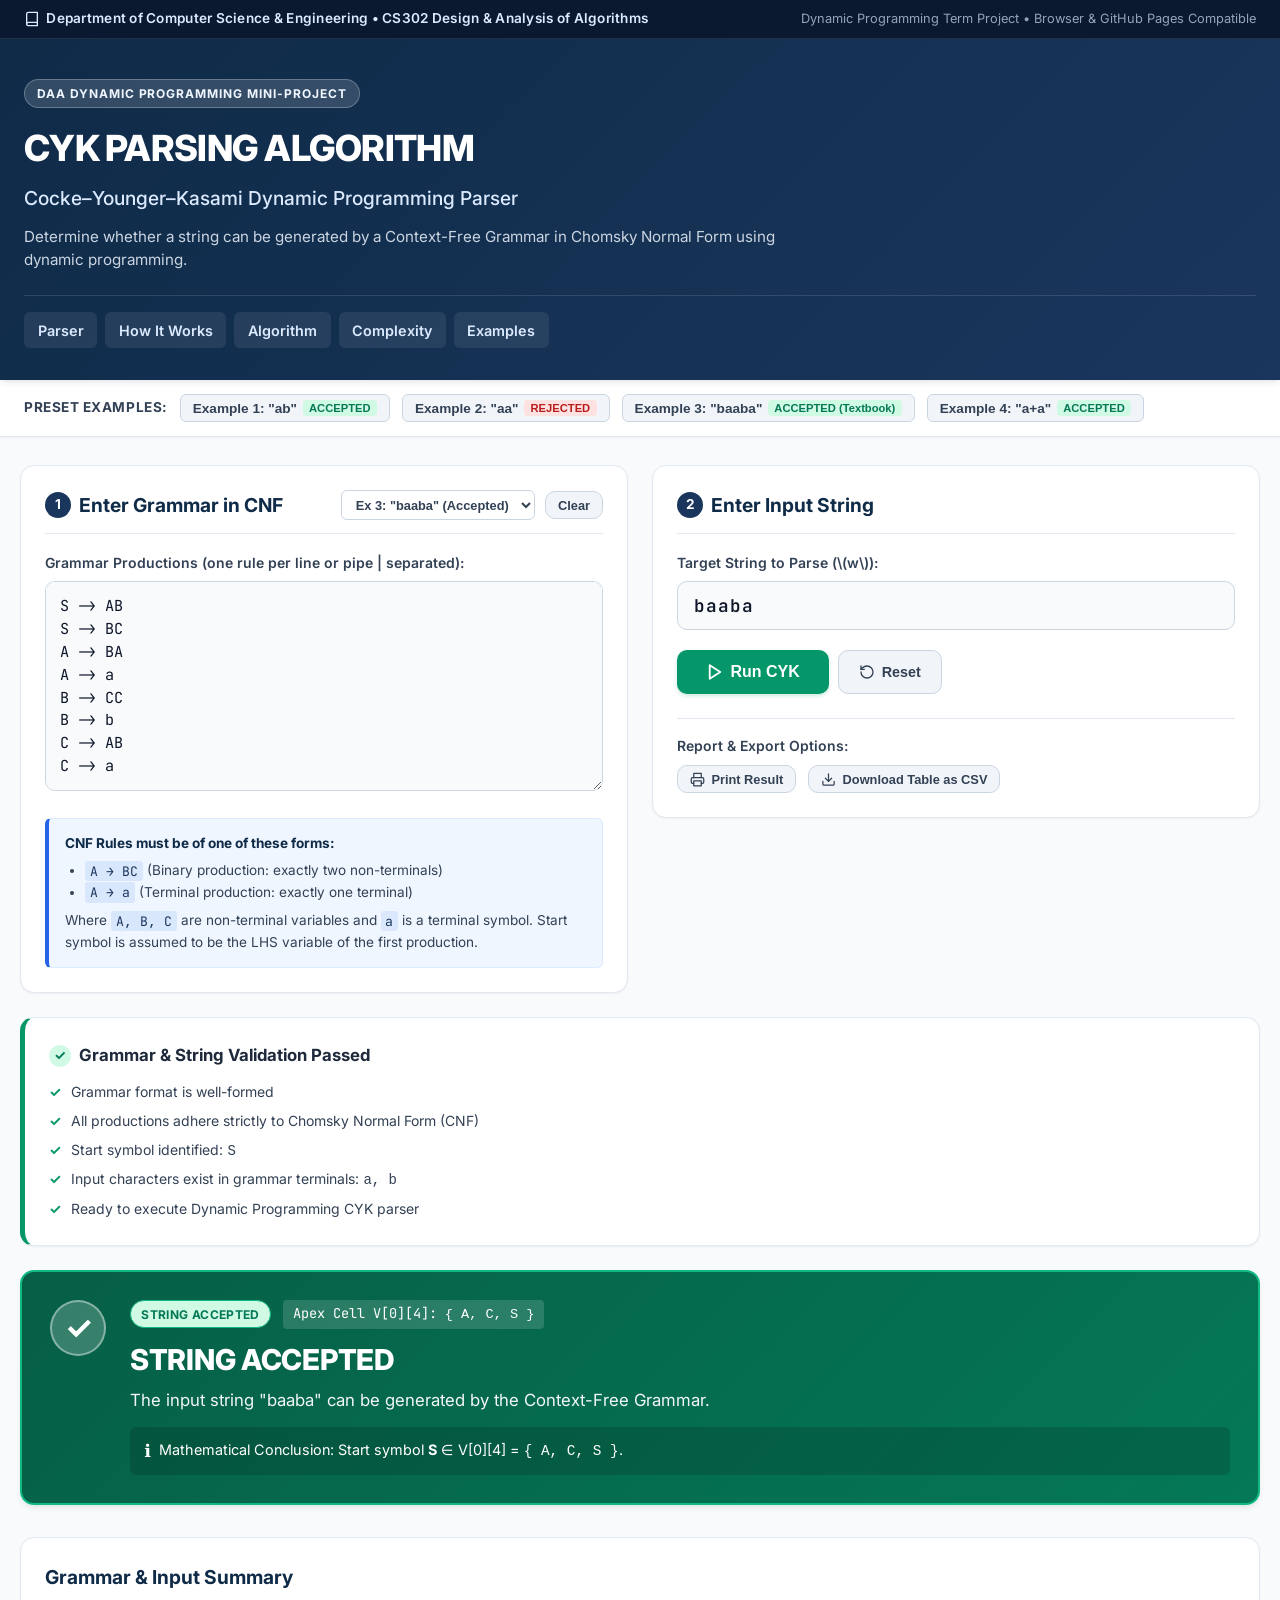
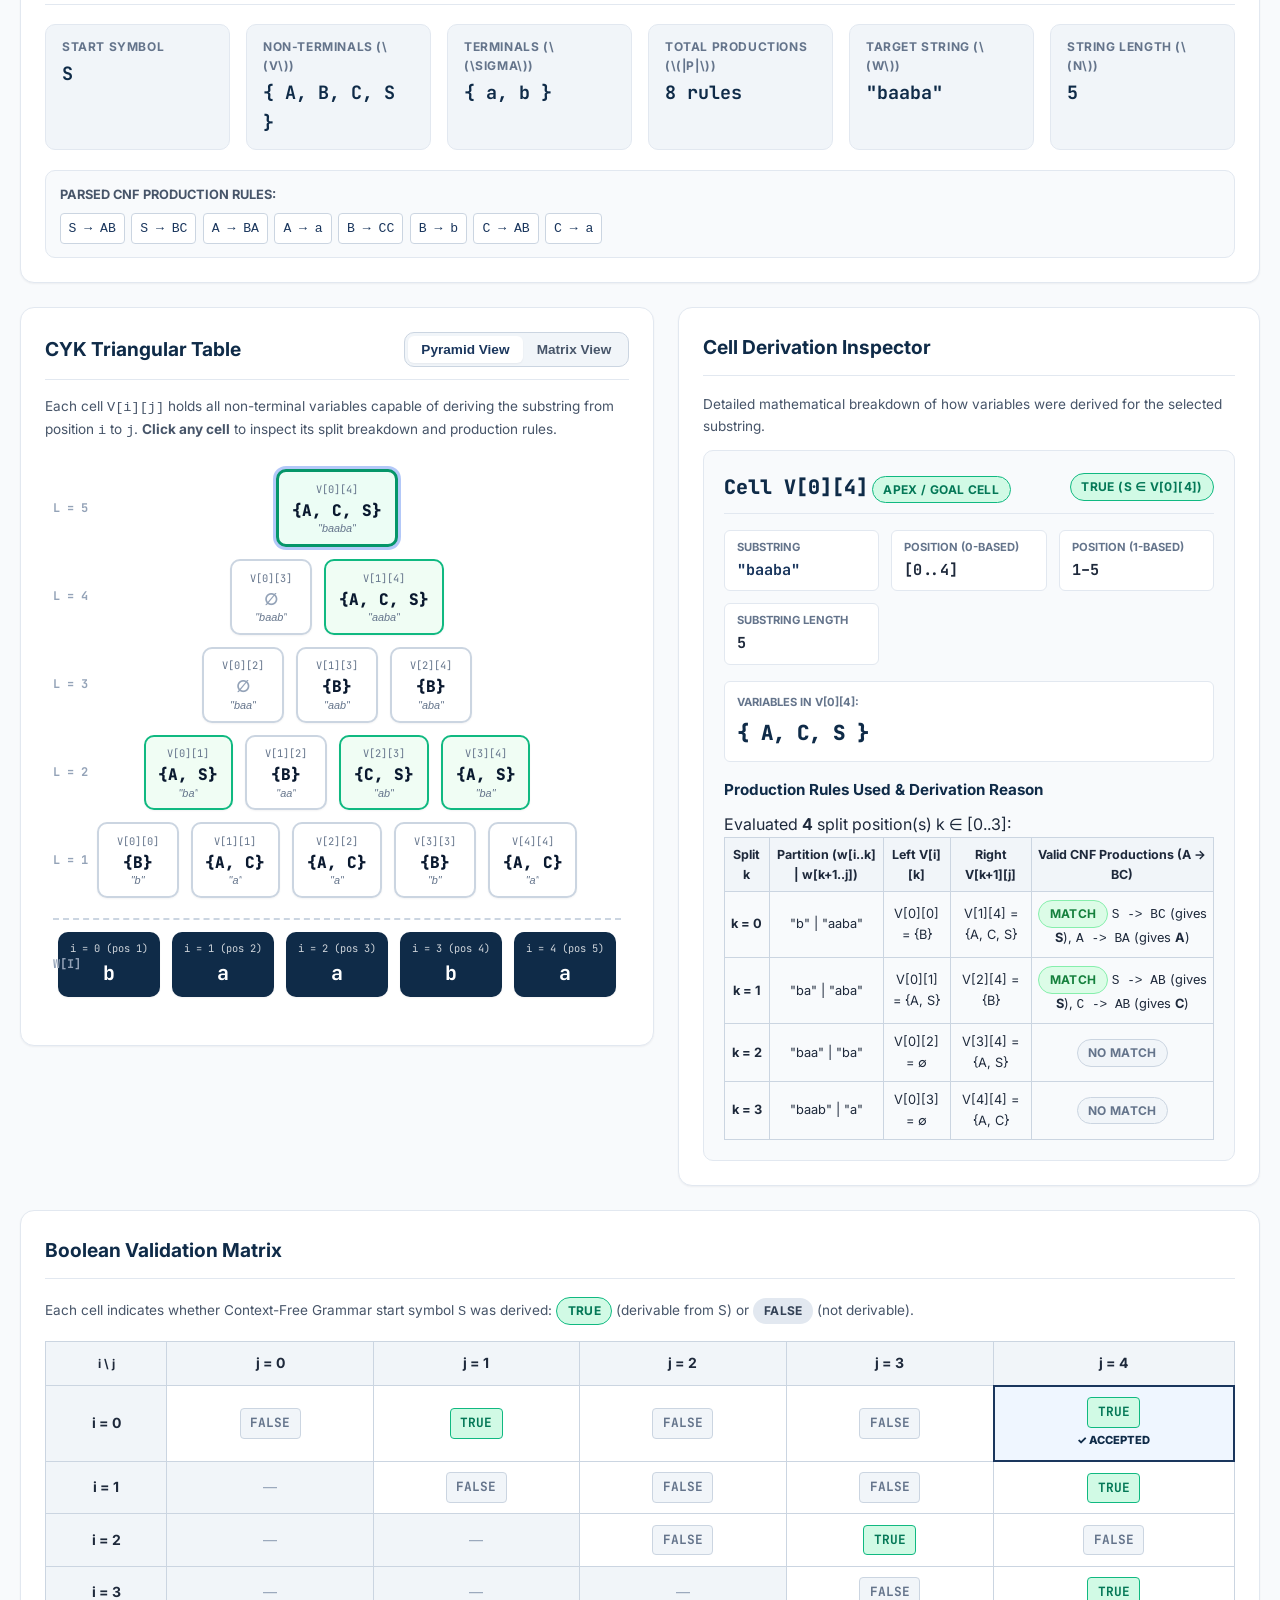
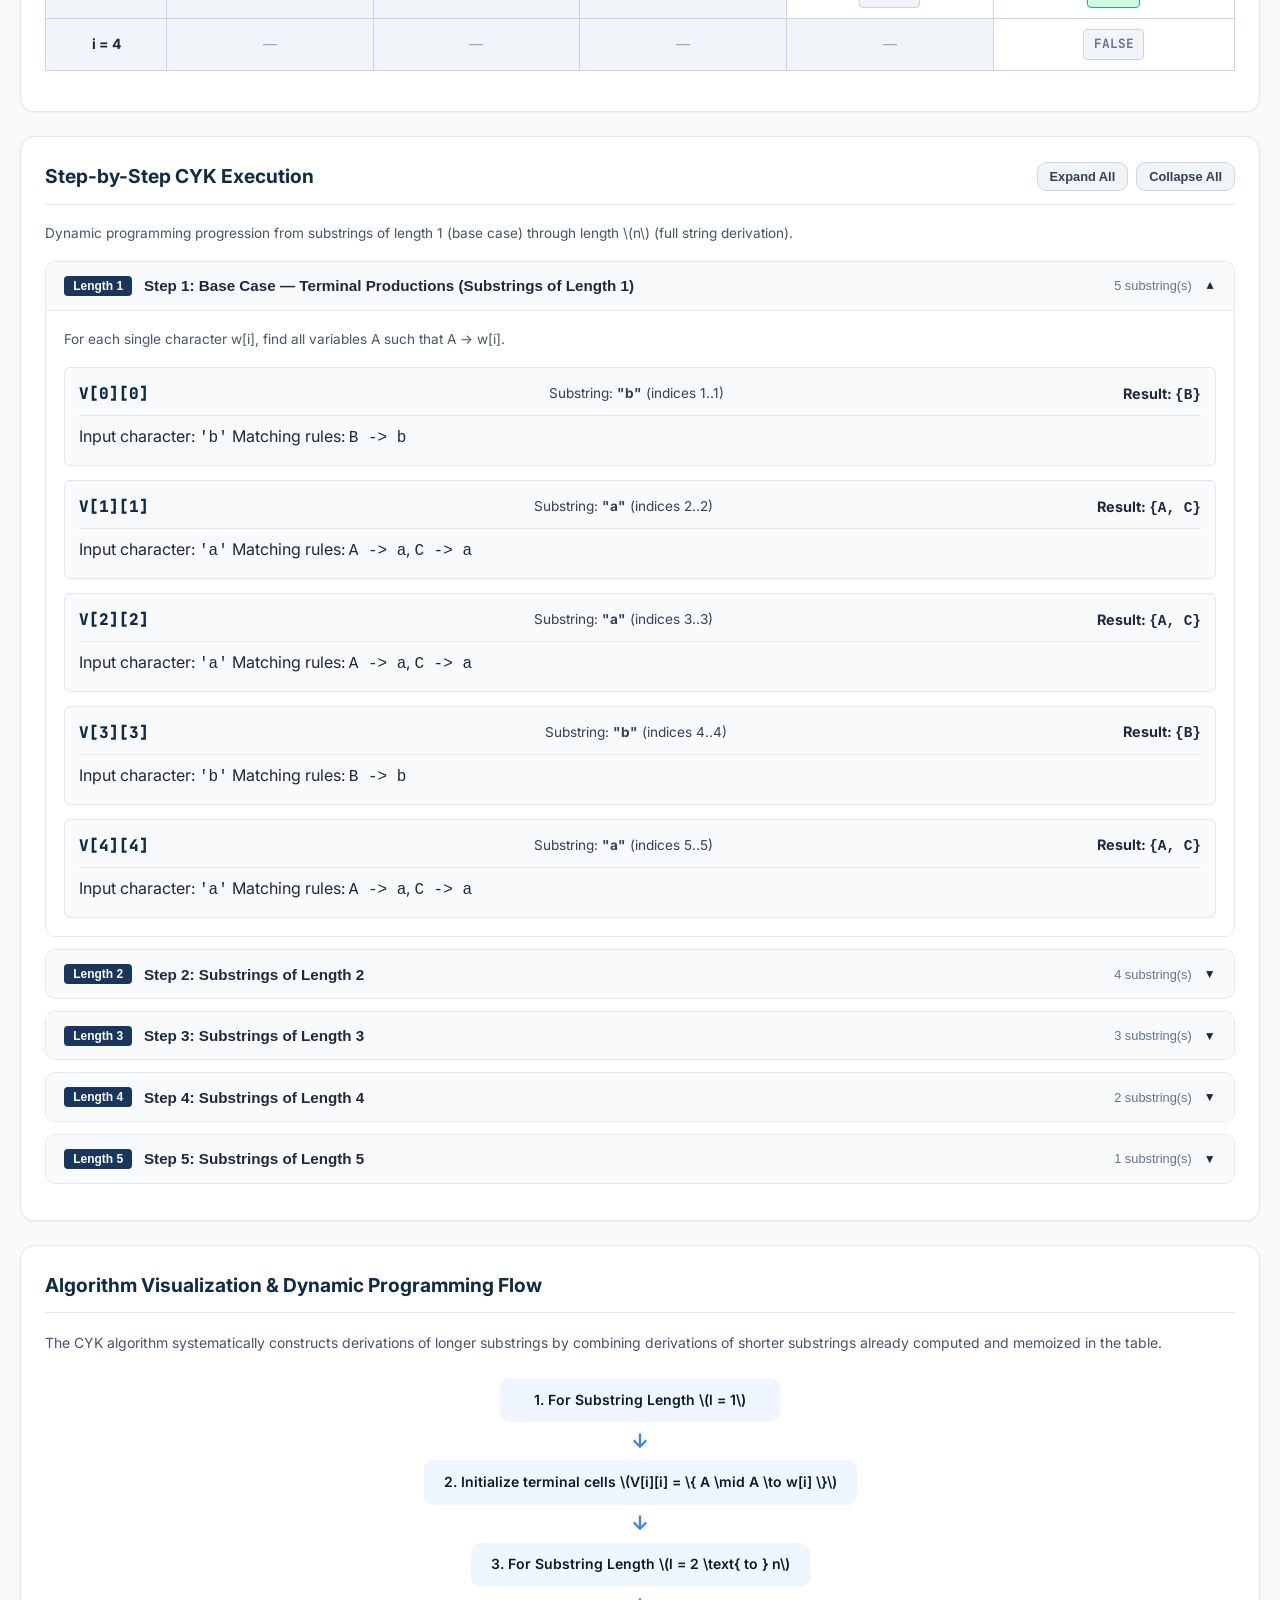
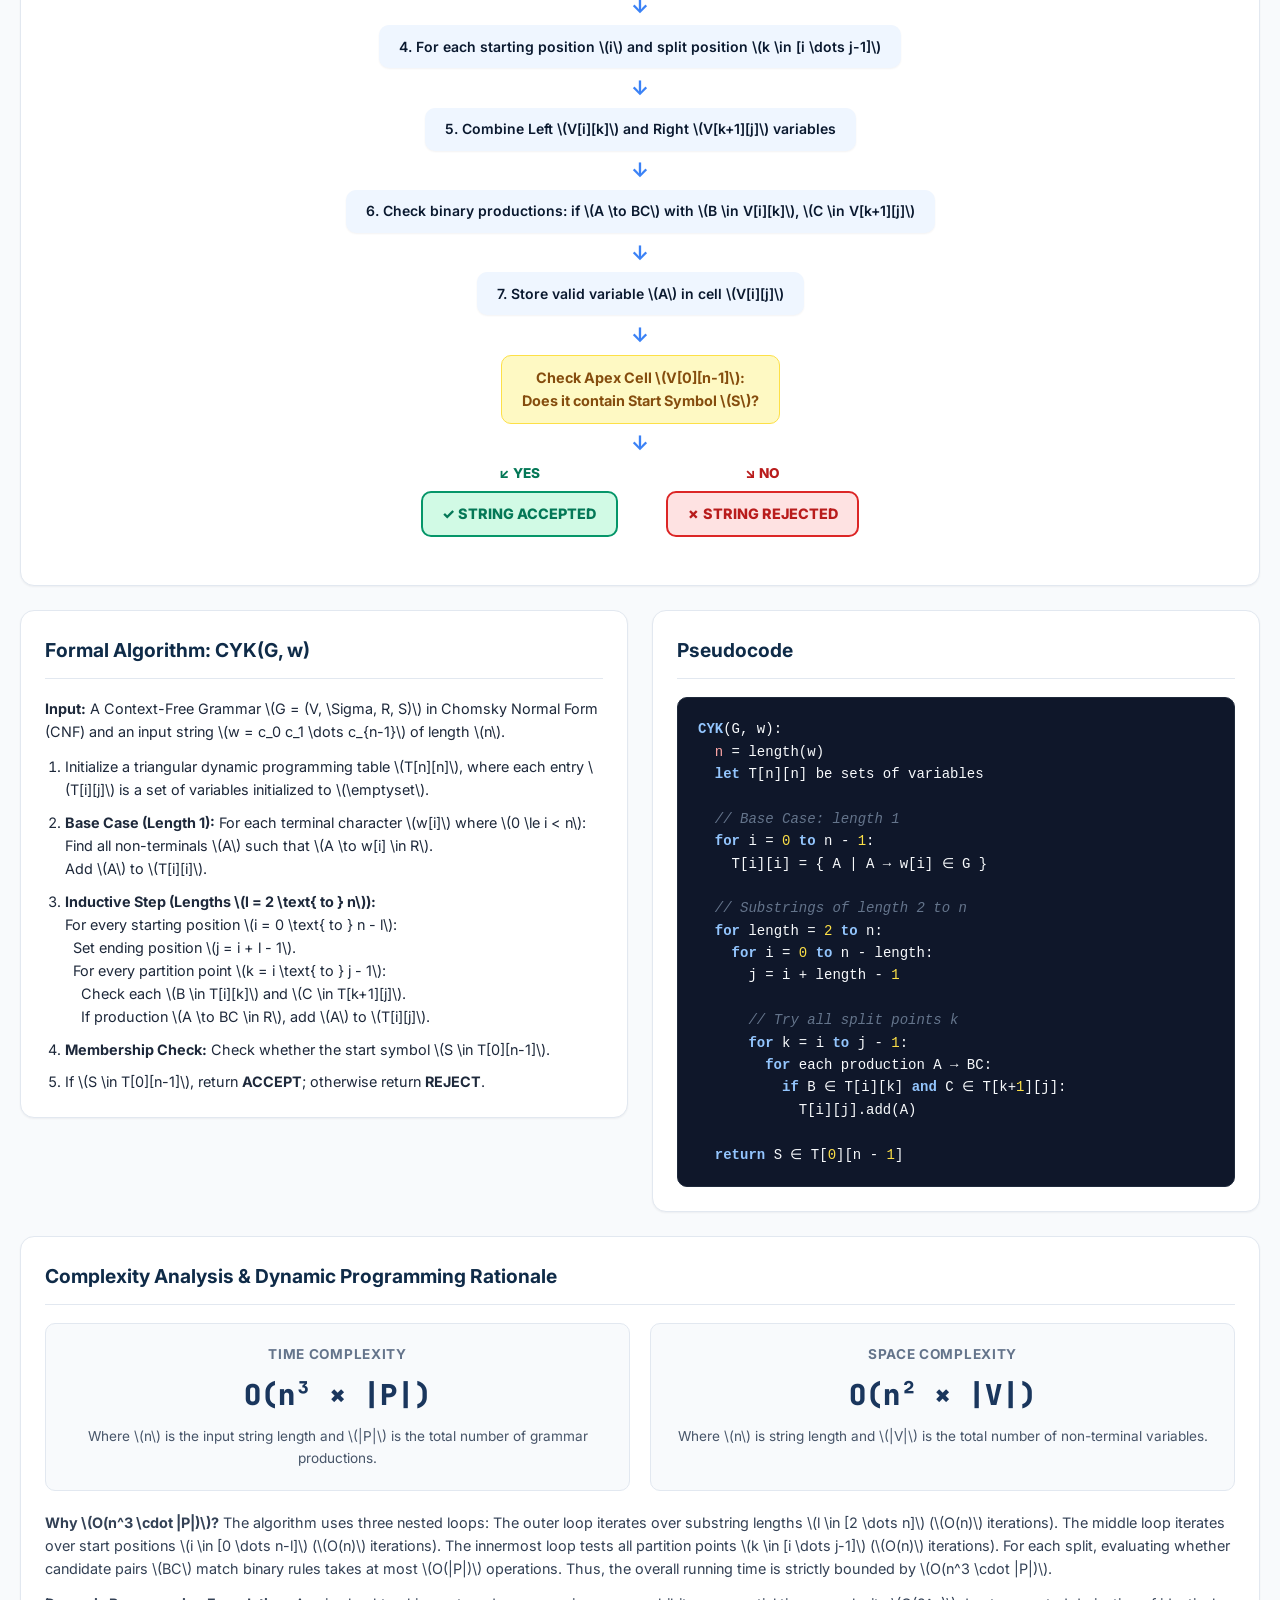
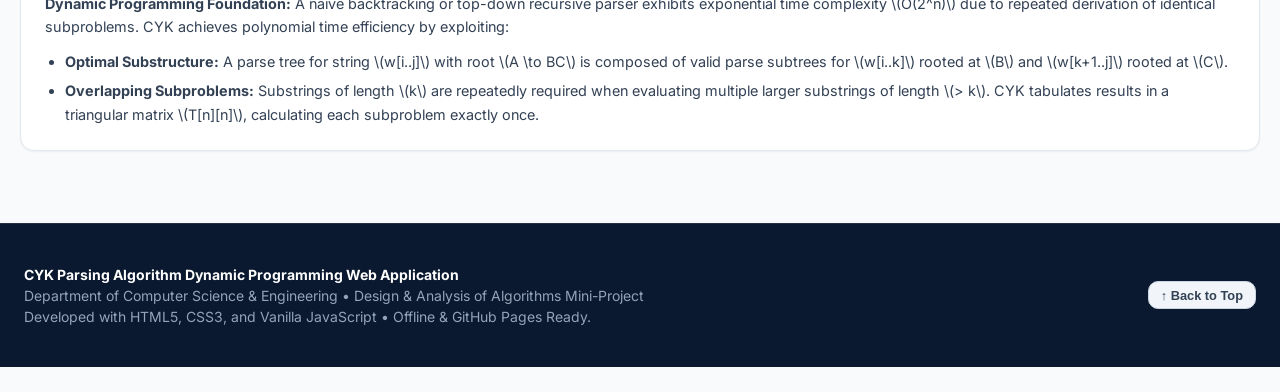
==== index.html @ a752aeae "Add files via upload" ====
<!DOCTYPE html>
<html lang="en">
<head>
  <meta charset="UTF-8">
  <meta name="viewport" content="width=device-width, initial-scale=1.0">
  <title>CYK Parsing Algorithm — Cocke–Younger–Kasami Dynamic Programming Parser</title>
  <link rel="stylesheet" href="style.css">
  <link rel="preconnect" href="https://fonts.googleapis.com">
  <link rel="preconnect" href="https://fonts.gstatic.com" crossorigin>
  <link href="https://fonts.googleapis.com/css2?family=Inter:wght@400;500;600;700;800&family=JetBrains+Mono:wght@400;500;600;700&display=swap" rel="stylesheet">
</head>
<body>

  <!-- Academic Department Header Bar -->
  <aside class="college-header-bar" aria-label="Course and Department Info">
    <div class="college-header-inner">
      <span class="course-tag">
        <svg width="16" height="16" viewBox="0 0 24 24" fill="none" stroke="currentColor" stroke-width="2" stroke-linecap="round" stroke-linejoin="round" aria-hidden="true"><path d="M4 19.5A2.5 2.5 0 0 1 6.5 17H20"></path><path d="M6.5 2H20v20H6.5A2.5 2.5 0 0 1 4 19.5v-15A2.5 2.5 0 0 1 6.5 2z"></path></svg>
        Department of Computer Science &amp; Engineering &bull; CS302 Design &amp; Analysis of Algorithms
      </span>
      <span class="project-affiliation">Dynamic Programming Term Project &bull; Browser &amp; GitHub Pages Compatible</span>
    </div>
  </aside>

  <!-- HEADER -->
  <header class="site-header">
    <div class="header-container">
      <div class="site-title-wrap">
        <span class="academic-badge">DAA Dynamic Programming Mini-Project</span>
        <h1 class="main-title">CYK PARSING ALGORITHM</h1>
        <p class="subtitle">Cocke–Younger–Kasami Dynamic Programming Parser</p>
        <p class="header-description">
          Determine whether a string can be generated by a Context-Free Grammar in Chomsky Normal Form using dynamic programming.
        </p>
      </div>

      <!-- Navigation -->
      <nav class="main-nav" aria-label="Main Navigation">
        <a href="#parser-section" class="nav-link">Parser</a>
        <a href="#how-it-works-section" class="nav-link">How It Works</a>
        <a href="#algorithm-section" class="nav-link">Algorithm</a>
        <a href="#complexity-section" class="nav-link">Complexity</a>
        <a href="#examples-section" class="nav-link">Examples</a>
      </nav>
    </div>
  </header>

  <!-- SECTION 13: PRESET EXAMPLE BUTTONS BAR -->
  <section class="preset-bar" id="examples-section" aria-label="Preset Examples">
    <div class="preset-container">
      <span class="preset-label">Preset Examples:</span>
      <button type="button" class="btn-preset" data-preset="example1" title="S->AB, A->a, B->b with 'ab'">
        Example 1: "ab" <span class="preset-badge badge-acc">ACCEPTED</span>
      </button>
      <button type="button" class="btn-preset" data-preset="example2" title="S->AB, A->a, B->b with 'aa'">
        Example 2: "aa" <span class="preset-badge badge-rej">REJECTED</span>
      </button>
      <button type="button" class="btn-preset" data-preset="example3" title="Classic 4-variable textbook grammar with 'baaba'">
        Example 3: "baaba" <span class="preset-badge badge-acc">ACCEPTED (Textbook)</span>
      </button>
      <button type="button" class="btn-preset" data-preset="example4" title="Arithmetic expression grammar with 'a+a'">
        Example 4: "a+a" <span class="preset-badge badge-acc">ACCEPTED</span>
      </button>
    </div>
  </section>

  <!-- MAIN APPLICATION CONTENT -->
  <main class="main-content" id="parser-section">

    <!-- INPUT CARDS (TWO COLUMN GRID) -->
    <div class="two-col-grid">

      <!-- SECTION 1: GRAMMAR INPUT -->
      <div class="card">
        <div class="card-header">
          <h2 class="card-title">
            <span class="card-title-num">1</span>
            Enter Grammar in CNF
          </h2>
          <div class="btn-group" style="align-items: center;">
            <select id="presetSelect" class="preset-dropdown" aria-label="Select Preset Example" style="padding: 0.35rem 0.6rem; border-radius: var(--border-radius-sm); border: 1px solid var(--neutral-300); font-size: 0.8rem; background: var(--white); font-weight: 600; color: var(--neutral-700);">
              <option value="">-- Load Preset --</option>
              <option value="example1">Ex 1: "ab" (Accepted)</option>
              <option value="example2">Ex 2: "aa" (Rejected)</option>
              <option value="example3" selected>Ex 3: "baaba" (Accepted)</option>
              <option value="example4">Ex 4: "a+a" (Accepted)</option>
            </select>
            <button type="button" class="btn btn-secondary btn-sm" id="btnClear">Clear</button>
          </div>
        </div>

        <div class="form-group">
          <label for="grammarInput" class="form-label">Grammar Productions (one rule per line or pipe | separated):</label>
          <textarea id="grammarInput" class="grammar-textarea" spellcheck="false" placeholder="S -> AB&#10;S -> BC&#10;A -> BA&#10;A -> a&#10;B -> CC&#10;B -> b&#10;C -> AB&#10;C -> a"></textarea>
        </div>

        <!-- CNF Rules Information Box -->
        <div class="info-box">
          <strong>CNF Rules must be of one of these forms:</strong>
          <ul>
            <li><code>A &rarr; BC</code> (Binary production: exactly two non-terminals)</li>
            <li><code>A &rarr; a</code> (Terminal production: exactly one terminal)</li>
          </ul>
          <p style="margin-top: 0.4rem;">
            Where <code>A, B, C</code> are non-terminal variables and <code>a</code> is a terminal symbol. Start symbol is assumed to be the LHS variable of the first production.
          </p>
        </div>
      </div>

      <!-- SECTION 2: STRING INPUT & CONTROLS -->
      <div class="card">
        <div class="card-header">
          <h2 class="card-title">
            <span class="card-title-num">2</span>
            Enter Input String
          </h2>
        </div>

        <div class="form-group">
          <label for="stringInput" class="form-label">Target String to Parse (\(w\)):</label>
          <div class="string-input-wrap">
            <input type="text" id="stringInput" class="string-input" placeholder="Enter string, e.g. baaba" value="baaba" autocomplete="off" spellcheck="false">
          </div>
        </div>

        <div class="btn-group" style="margin-top: 1rem;">
          <button type="button" class="btn btn-run" id="btnRun">
            <svg width="18" height="18" viewBox="0 0 24 24" fill="none" stroke="currentColor" stroke-width="2.5" stroke-linecap="round" stroke-linejoin="round" aria-hidden="true"><polygon points="5 3 19 12 5 21 5 3"></polygon></svg>
            Run CYK
          </button>
          <button type="button" class="btn btn-secondary" id="btnReset">
            <svg width="16" height="16" viewBox="0 0 24 24" fill="none" stroke="currentColor" stroke-width="2" stroke-linecap="round" stroke-linejoin="round" aria-hidden="true"><path d="M3 12a9 9 0 1 0 9-9 9.75 9.75 0 0 0-6.74 2.74L3 8"></path><path d="M3 3v5h5"></path></svg>
            Reset
          </button>
        </div>

        <!-- SECTION 14: EXPORT & PRESENTATION FEATURES -->
        <div style="margin-top: 1.5rem; padding-top: 1rem; border-top: 1px solid var(--neutral-200);">
          <label class="form-label" style="margin-bottom: 0.5rem;">Report &amp; Export Options:</label>
          <div class="action-buttons-wrap">
            <button type="button" class="btn btn-secondary btn-sm" id="btnPrint" title="Print academic project report or export to PDF">
              <svg width="15" height="15" viewBox="0 0 24 24" fill="none" stroke="currentColor" stroke-width="2" stroke-linecap="round" stroke-linejoin="round" aria-hidden="true"><polyline points="6 9 6 2 18 2 18 9"></polyline><path d="M6 18H4a2 2 0 0 1-2-2v-5a2 2 0 0 1 2-2h16a2 2 0 0 1 2 2v5a2 2 0 0 1-2 2h-2"></path><rect x="6" y="14" width="12" height="8"></rect></svg>
              Print Result
            </button>
            <button type="button" class="btn btn-secondary btn-sm" id="btnDownloadCSV" title="Download CYK dynamic programming table as CSV">
              <svg width="15" height="15" viewBox="0 0 24 24" fill="none" stroke="currentColor" stroke-width="2" stroke-linecap="round" stroke-linejoin="round" aria-hidden="true"><path d="M21 15v4a2 2 0 0 1-2 2H5a2 2 0 0 1-2-2v-4"></path><polyline points="7 10 12 15 17 10"></polyline><line x1="12" y1="15" x2="12" y2="3"></line></svg>
              Download Table as CSV
            </button>
          </div>
        </div>

      </div>
    </div>

    <!-- SECTION 3: INPUT VALIDATION CARD -->
    <div id="validationCard" class="card validation-card hidden">
      <div id="validationList"></div>
    </div>

    <!-- DYNAMIC OUTPUT SECTION (HIDDEN UNTIL VALID RUN) -->
    <div id="outputSection" class="hidden">

      <!-- SECTION 12: RESULT CARD (PROMINENT BANNER) -->
      <section id="resultBanner" class="result-banner accepted" aria-live="polite">
        <!-- Rendered dynamically by script.js -->
      </section>

      <!-- SECTION 4: GRAMMAR SUMMARY -->
      <section class="card" id="summaryCard">
        <div class="card-header">
          <h2 class="card-title">Grammar &amp; Input Summary</h2>
        </div>
        <div class="summary-grid">
          <div class="summary-metric">
            <span class="metric-label">Start Symbol</span>
            <span class="metric-value" id="summaryStartSymbol">S</span>
          </div>
          <div class="summary-metric">
            <span class="metric-label">Non-Terminals (\(V\))</span>
            <span class="metric-value" id="summaryNonTerminals">{ S, A, B, C }</span>
          </div>
          <div class="summary-metric">
            <span class="metric-label">Terminals (\(\Sigma\))</span>
            <span class="metric-value" id="summaryTerminals">{ a, b }</span>
          </div>
          <div class="summary-metric">
            <span class="metric-label">Total Productions (\(|P|\))</span>
            <span class="metric-value" id="summaryProdCount">8 rules</span>
          </div>
          <div class="summary-metric">
            <span class="metric-label">Target String (\(w\))</span>
            <span class="metric-value" id="summaryString">"baaba"</span>
          </div>
          <div class="summary-metric">
            <span class="metric-label">String Length (\(n\))</span>
            <span class="metric-value" id="summaryStringLen">5</span>
          </div>
        </div>

        <div class="summary-rules-box">
          <span class="field-label">Parsed CNF Production Rules:</span>
          <div class="productions-badges-wrap" id="summaryProductionsList"></div>
        </div>
      </section>

      <!-- SECTION 5: CYK TRIANGULAR TABLE & CELL INSPECTOR -->
      <div class="two-col-grid" style="margin-bottom: 1.5rem;">
        
        <!-- CYK TABLE CARD -->
        <section class="card" style="margin-bottom: 0;">
          <div class="card-header table-section-header">
            <h2 class="card-title">
              CYK Triangular Table
            </h2>
            <div class="view-toggle-btns" role="tablist">
              <button type="button" class="toggle-btn active" id="viewPyramidBtn" role="tab" aria-selected="true">Pyramid View</button>
              <button type="button" class="toggle-btn" id="viewMatrixBtn" role="tab" aria-selected="false">Matrix View</button>
            </div>
          </div>

          <p style="font-size: 0.85rem; color: var(--neutral-600); margin-bottom: 0.75rem;">
            Each cell <code>V[i][j]</code> holds all non-terminal variables capable of deriving the substring from position <code>i</code> to <code>j</code>. <strong>Click any cell</strong> to inspect its split breakdown and production rules.
          </p>

          <!-- Pyramid Container -->
          <div class="pyramid-scroll-wrap" id="pyramidContainer">
            <!-- Dynamically populated -->
          </div>

          <!-- Matrix Table Container (Hidden by default) -->
          <div id="matrixContainer" class="hidden">
            <!-- Dynamically populated -->
          </div>
        </section>

        <!-- CELL INSPECTOR CARD -->
        <section class="card" style="margin-bottom: 0;">
          <div class="card-header">
            <h2 class="card-title">
              Cell Derivation Inspector
            </h2>
          </div>
          <p style="font-size: 0.85rem; color: var(--neutral-600); margin-bottom: 0.75rem;">
            Detailed mathematical breakdown of how variables were derived for the selected substring.
          </p>
          <div id="cellInspector">
            <!-- Dynamically populated -->
          </div>
        </section>

      </div>

      <!-- SECTION 6: BOOLEAN VALIDATION MATRIX -->
      <section class="card">
        <div class="card-header">
          <h2 class="card-title">Boolean Validation Matrix</h2>
        </div>
        <div id="booleanMatrixContainer">
          <!-- Dynamically populated -->
        </div>
      </section>

      <!-- SECTION 7: STEP-BY-STEP CYK EXECUTION -->
      <section class="card">
        <div class="card-header">
          <h2 class="card-title">Step-by-Step CYK Execution</h2>
          <div class="trace-controls">
            <button type="button" class="btn btn-secondary btn-sm" id="btnExpandAll">Expand All</button>
            <button type="button" class="btn btn-secondary btn-sm" id="btnCollapseAll">Collapse All</button>
          </div>
        </div>
        <p style="font-size: 0.85rem; color: var(--neutral-600); margin-bottom: 1rem;">
          Dynamic programming progression from substrings of length 1 (base case) through length \(n\) (full string derivation).
        </p>
        <div id="traceAccordion">
          <!-- Dynamically populated -->
        </div>
      </section>

    </div>

    <!-- ACADEMIC & THEORETICAL SECTIONS -->

    <!-- SECTION 8: ALGORITHM VISUALIZATION FLOWCHART -->
    <section class="card" id="how-it-works-section">
      <div class="card-header">
        <h2 class="card-title">Algorithm Visualization &amp; Dynamic Programming Flow</h2>
      </div>
      <p style="font-size: 0.875rem; color: var(--neutral-600);">
        The CYK algorithm systematically constructs derivations of longer substrings by combining derivations of shorter substrings already computed and memoized in the table.
      </p>

      <div class="flowchart-wrapper" aria-label="CYK Algorithm Flowchart">
        <div class="flow-step">1. For Substring Length \(l = 1\)</div>
        <div class="flow-arrow">&darr;</div>
        <div class="flow-step">2. Initialize terminal cells \(V[i][i] = \{ A \mid A \to w[i] \}\)</div>
        <div class="flow-arrow">&darr;</div>
        <div class="flow-step">3. For Substring Length \(l = 2 \text{ to } n\)</div>
        <div class="flow-arrow">&darr;</div>
        <div class="flow-step">4. For each starting position \(i\) and split position \(k \in [i \dots j-1]\)</div>
        <div class="flow-arrow">&darr;</div>
        <div class="flow-step">5. Combine Left \(V[i][k]\) and Right \(V[k+1][j]\) variables</div>
        <div class="flow-arrow">&darr;</div>
        <div class="flow-step">6. Check binary productions: if \(A \to BC\) with \(B \in V[i][k]\), \(C \in V[k+1][j]\)</div>
        <div class="flow-arrow">&darr;</div>
        <div class="flow-step">7. Store valid variable \(A\) in cell \(V[i][j]\)</div>
        <div class="flow-arrow">&darr;</div>
        <div class="flow-decision">Check Apex Cell \(V[0][n-1]\):<br>Does it contain Start Symbol \(S\)?</div>
        <div class="flow-arrow">&darr;</div>
        <div class="flow-branches">
          <div class="flow-branch">
            <span class="flow-branch-label yes">&swarr; YES</span>
            <div class="flow-terminal acc">&check; STRING ACCEPTED</div>
          </div>
          <div class="flow-branch">
            <span class="flow-branch-label no">&searr; NO</span>
            <div class="flow-terminal rej">&cross; STRING REJECTED</div>
          </div>
        </div>
      </div>
    </section>

    <!-- SECTION 9 & 10: FORMAL ALGORITHM & PSEUDOCODE -->
    <div class="two-col-grid" id="algorithm-section">

      <!-- SECTION 9: FORMAL ALGORITHM -->
      <section class="card">
        <div class="card-header">
          <h2 class="card-title">Formal Algorithm: CYK(G, w)</h2>
        </div>
        <div style="font-size: 0.9rem; color: var(--neutral-800); line-height: 1.6;">
          <p style="margin-bottom: 0.75rem;"><strong>Input:</strong> A Context-Free Grammar \(G = (V, \Sigma, R, S)\) in Chomsky Normal Form (CNF) and an input string \(w = c_0 c_1 \dots c_{n-1}\) of length \(n\).</p>
          <ol style="padding-left: 1.25rem; display: grid; gap: 0.6rem;">
            <li>Initialize a triangular dynamic programming table \(T[n][n]\), where each entry \(T[i][j]\) is a set of variables initialized to \(\emptyset\).</li>
            <li><strong>Base Case (Length 1):</strong> For each terminal character \(w[i]\) where \(0 \le i < n\):
              <br>Find all non-terminals \(A\) such that \(A \to w[i] \in R\).
              <br>Add \(A\) to \(T[i][i]\).
            </li>
            <li><strong>Inductive Step (Lengths \(l = 2 \text{ to } n\)):</strong>
              <br>For every starting position \(i = 0 \text{ to } n - l\):
              <br>&nbsp;&nbsp;Set ending position \(j = i + l - 1\).
              <br>&nbsp;&nbsp;For every partition point \(k = i \text{ to } j - 1\):
              <br>&nbsp;&nbsp;&nbsp;&nbsp;Check each \(B \in T[i][k]\) and \(C \in T[k+1][j]\).
              <br>&nbsp;&nbsp;&nbsp;&nbsp;If production \(A \to BC \in R\), add \(A\) to \(T[i][j]\).
            </li>
            <li><strong>Membership Check:</strong> Check whether the start symbol \(S \in T[0][n-1]\).</li>
            <li>If \(S \in T[0][n-1]\), return <strong>ACCEPT</strong>; otherwise return <strong>REJECT</strong>.</li>
          </ol>
        </div>
      </section>

      <!-- SECTION 10: PSEUDOCODE -->
      <section class="card">
        <div class="card-header">
          <h2 class="card-title">Pseudocode</h2>
        </div>
        <div class="code-block-container">
<pre><code><span class="code-keyword">CYK</span>(G, w):
  <span class="code-var">n</span> = length(w)
  <span class="code-keyword">let</span> T[n][n] be sets of variables

  <span class="code-comment">// Base Case: length 1</span>
  <span class="code-keyword">for</span> i = <span class="code-number">0</span> <span class="code-keyword">to</span> n - <span class="code-number">1</span>:
    T[i][i] = { A | A &rarr; w[i] &isin; G }

  <span class="code-comment">// Substrings of length 2 to n</span>
  <span class="code-keyword">for</span> length = <span class="code-number">2</span> <span class="code-keyword">to</span> n:
    <span class="code-keyword">for</span> i = <span class="code-number">0</span> <span class="code-keyword">to</span> n - length:
      j = i + length - <span class="code-number">1</span>

      <span class="code-comment">// Try all split points k</span>
      <span class="code-keyword">for</span> k = i <span class="code-keyword">to</span> j - <span class="code-number">1</span>:
        <span class="code-keyword">for</span> each production A &rarr; BC:
          <span class="code-keyword">if</span> B &isin; T[i][k] <span class="code-keyword">and</span> C &isin; T[k+<span class="code-number">1</span>][j]:
            T[i][j].add(A)

  <span class="code-keyword">return</span> S &isin; T[<span class="code-number">0</span>][n - <span class="code-number">1</span>]</code></pre>
        </div>
      </section>

    </div>

    <!-- SECTION 11: COMPLEXITY ANALYSIS -->
    <section class="card" id="complexity-section">
      <div class="card-header">
        <h2 class="card-title">Complexity Analysis &amp; Dynamic Programming Rationale</h2>
      </div>

      <div class="complexity-grid">
        <div class="complexity-card">
          <div class="complexity-title">Time Complexity</div>
          <div class="complexity-formula">O(n&sup3; &times; |P|)</div>
          <p class="complexity-desc">
            Where \(n\) is the input string length and \(|P|\) is the total number of grammar productions.
          </p>
        </div>

        <div class="complexity-card">
          <div class="complexity-title">Space Complexity</div>
          <div class="complexity-formula">O(n&sup2; &times; |V|)</div>
          <p class="complexity-desc">
            Where \(n\) is string length and \(|V|\) is the total number of non-terminal variables.
          </p>
        </div>
      </div>

      <div class="complexity-details">
        <p>
          <strong>Why \(O(n^3 \cdot |P|)\)?</strong>
          The algorithm uses three nested loops:
          The outer loop iterates over substring lengths \(l \in [2 \dots n]\) (\(O(n)\) iterations).
          The middle loop iterates over start positions \(i \in [0 \dots n-l]\) (\(O(n)\) iterations).
          The innermost loop tests all partition points \(k \in [i \dots j-1]\) (\(O(n)\) iterations).
          For each split, evaluating whether candidate pairs \(BC\) match binary rules takes at most \(O(|P|)\) operations.
          Thus, the overall running time is strictly bounded by \(O(n^3 \cdot |P|)\).
        </p>
        <p>
          <strong>Dynamic Programming Foundation:</strong>
          A naive backtracking or top-down recursive parser exhibits exponential time complexity \(O(2^n)\) due to repeated derivation of identical subproblems. CYK achieves polynomial time efficiency by exploiting:
        </p>
        <ul style="padding-left: 1.25rem; display: grid; gap: 0.4rem;">
          <li><strong>Optimal Substructure:</strong> A parse tree for string \(w[i..j]\) with root \(A \to BC\) is composed of valid parse subtrees for \(w[i..k]\) rooted at \(B\) and \(w[k+1..j]\) rooted at \(C\).</li>
          <li><strong>Overlapping Subproblems:</strong> Substrings of length \(k\) are repeatedly required when evaluating multiple larger substrings of length \(> k\). CYK tabulates results in a triangular matrix \(T[n][n]\), calculating each subproblem exactly once.</li>
        </ul>
      </div>
    </section>

  </main>

  <!-- FOOTER -->
  <footer class="site-footer">
    <div class="footer-container">
      <div class="footer-meta">
        <strong>CYK Parsing Algorithm Dynamic Programming Web Application</strong><br>
        Department of Computer Science &amp; Engineering &bull; Design &amp; Analysis of Algorithms Mini-Project<br>
        Developed with HTML5, CSS3, and Vanilla JavaScript &bull; Offline &amp; GitHub Pages Ready.
      </div>
      <div>
        <button type="button" class="btn btn-secondary btn-sm" onclick="window.scrollTo({top: 0, behavior: 'smooth'})">
          &uarr; Back to Top
        </button>
      </div>
    </div>
  </footer>

  <!-- Main Application Logic -->
  <script src="script.js"></script>
</body>
</html>
---- style.css ----
/* ==========================================================================
   CYK Parsing Algorithm — Academic DAA Mini-Project Stylesheet
   Theme: Academic Dark Blue / Slate / Clean White
   ========================================================================== */

:root {
  --primary-900: #0a192f;
  --primary-800: #0f2b48;
  --primary-700: #1a365d;
  --primary-600: #2563eb;
  --primary-500: #3b82f6;
  --primary-100: #dbeafe;
  --primary-50: #eff6ff;

  --accent-green-700: #047857;
  --accent-green-600: #059669;
  --accent-green-500: #10b981;
  --accent-green-100: #d1fae5;
  --accent-green-50: #ecfdf5;

  --accent-red-700: #b91c1c;
  --accent-red-600: #dc2626;
  --accent-red-500: #ef4444;
  --accent-red-100: #fee2e2;
  --accent-red-50: #fef2f2;

  --neutral-900: #0f172a;
  --neutral-800: #1e293b;
  --neutral-700: #334155;
  --neutral-600: #475569;
  --neutral-500: #64748b;
  --neutral-400: #94a3b8;
  --neutral-300: #cbd5e1;
  --neutral-200: #e2e8f0;
  --neutral-100: #f1f5f9;
  --neutral-50: #f8fafc;
  --white: #ffffff;

  --border-radius-sm: 6px;
  --border-radius-md: 10px;
  --border-radius-lg: 14px;
  --border-radius-xl: 18px;

  --shadow-sm: 0 1px 2px 0 rgba(15, 23, 42, 0.05);
  --shadow-md: 0 4px 6px -1px rgba(15, 23, 42, 0.08), 0 2px 4px -2px rgba(15, 23, 42, 0.05);
  --shadow-lg: 0 10px 15px -3px rgba(15, 23, 42, 0.08), 0 4px 6px -4px rgba(15, 23, 42, 0.05);
  --shadow-xl: 0 20px 25px -5px rgba(15, 23, 42, 0.1), 0 8px 10px -6px rgba(15, 23, 42, 0.05);

  --font-sans: 'Inter', system-ui, -apple-system, BlinkMacSystemFont, "Segoe UI", Roboto, "Helvetica Neue", Arial, sans-serif;
  --font-mono: 'JetBrains Mono', 'Fira Code', 'Consolas', 'Courier New', monospace;
}

/* Reset & Global */
*, *::before, *::after {
  box-sizing: border-box;
  margin: 0;
  padding: 0;
}

html {
  scroll-behavior: smooth;
  font-size: 16px;
}

body {
  font-family: var(--font-sans);
  background-color: var(--neutral-50);
  color: var(--neutral-800);
  line-height: 1.6;
  min-height: 100vh;
  display: flex;
  flex-direction: column;
}

/* Academic Top Banner */
.college-header-bar {
  background: var(--primary-900);
  color: var(--neutral-300);
  padding: 0.5rem 1.5rem;
  font-size: 0.85rem;
  border-bottom: 1px solid rgba(255, 255, 255, 0.1);
}

.college-header-inner {
  max-width: 1280px;
  margin: 0 auto;
  display: flex;
  justify-content: space-between;
  align-items: center;
  flex-wrap: wrap;
  gap: 0.5rem;
}

.course-tag {
  display: inline-flex;
  align-items: center;
  gap: 0.4rem;
  color: var(--primary-100);
  font-weight: 600;
  letter-spacing: 0.02em;
}

.project-affiliation {
  color: var(--neutral-400);
  font-size: 0.8rem;
}

/* Main Site Header */
.site-header {
  background: linear-gradient(135deg, var(--primary-800) 0%, var(--primary-700) 100%);
  color: var(--white);
  padding: 2.5rem 1.5rem 2rem;
  box-shadow: var(--shadow-md);
  position: relative;
}

.header-container {
  max-width: 1280px;
  margin: 0 auto;
}

.site-title-wrap {
  margin-bottom: 1.5rem;
}

.academic-badge {
  display: inline-block;
  background: rgba(255, 255, 255, 0.15);
  border: 1px solid rgba(255, 255, 255, 0.25);
  color: var(--primary-50);
  font-size: 0.75rem;
  font-weight: 700;
  text-transform: uppercase;
  letter-spacing: 0.08em;
  padding: 0.25rem 0.75rem;
  border-radius: 9999px;
  margin-bottom: 0.75rem;
}

.main-title {
  font-size: 2.25rem;
  font-weight: 800;
  letter-spacing: -0.02em;
  margin-bottom: 0.35rem;
  color: var(--white);
}

.subtitle {
  font-size: 1.2rem;
  color: var(--primary-100);
  font-weight: 500;
  margin-bottom: 0.75rem;
}

.header-description {
  font-size: 0.95rem;
  color: var(--neutral-300);
  max-width: 800px;
  line-height: 1.5;
}

/* Navigation Bar */
.main-nav {
  display: flex;
  gap: 0.5rem;
  flex-wrap: wrap;
  padding-top: 1rem;
  border-top: 1px solid rgba(255, 255, 255, 0.12);
}

.nav-link {
  color: var(--primary-100);
  text-decoration: none;
  font-size: 0.9rem;
  font-weight: 600;
  padding: 0.4rem 0.85rem;
  border-radius: var(--border-radius-sm);
  transition: all 0.2s ease;
  background: rgba(255, 255, 255, 0.08);
}

.nav-link:hover {
  color: var(--white);
  background: rgba(255, 255, 255, 0.2);
  transform: translateY(-1px);
}

/* Preset Quick Bar */
.preset-bar {
  background: var(--white);
  border-bottom: 1px solid var(--neutral-200);
  padding: 0.85rem 1.5rem;
  box-shadow: var(--shadow-sm);
}

.preset-container {
  max-width: 1280px;
  margin: 0 auto;
  display: flex;
  align-items: center;
  gap: 0.75rem;
  flex-wrap: wrap;
}

.preset-label {
  font-size: 0.85rem;
  font-weight: 700;
  color: var(--neutral-700);
  text-transform: uppercase;
  letter-spacing: 0.04em;
}

.btn-preset {
  background: var(--neutral-100);
  border: 1px solid var(--neutral-300);
  color: var(--neutral-700);
  padding: 0.35rem 0.75rem;
  border-radius: var(--border-radius-sm);
  font-size: 0.85rem;
  font-weight: 600;
  cursor: pointer;
  transition: all 0.15s ease;
  display: inline-flex;
  align-items: center;
  gap: 0.35rem;
}

.btn-preset:hover {
  background: var(--primary-50);
  border-color: var(--primary-500);
  color: var(--primary-700);
  transform: translateY(-1px);
}

.btn-preset .preset-badge {
  font-size: 0.7rem;
  padding: 0.1rem 0.4rem;
  border-radius: 4px;
}

.badge-acc {
  background: var(--accent-green-100);
  color: var(--accent-green-700);
}

.badge-rej {
  background: var(--accent-red-100);
  color: var(--accent-red-700);
}

/* Layout Containers */
.main-content {
  flex: 1;
  max-width: 1280px;
  width: 100%;
  margin: 1.75rem auto 3rem;
  padding: 0 1.25rem;
}

.two-col-grid {
  display: grid;
  grid-template-columns: 1fr 1fr;
  gap: 1.5rem;
  align-items: start;
}

@media (max-width: 960px) {
  .two-col-grid {
    grid-template-columns: 1fr;
  }
}

/* Card Component */
.card {
  background: var(--white);
  border: 1px solid var(--neutral-200);
  border-radius: var(--border-radius-lg);
  box-shadow: var(--shadow-sm);
  padding: 1.5rem;
  margin-bottom: 1.5rem;
  transition: box-shadow 0.2s ease;
}

.card:hover {
  box-shadow: var(--shadow-md);
}

.card-header {
  display: flex;
  justify-content: space-between;
  align-items: center;
  margin-bottom: 1.15rem;
  padding-bottom: 0.75rem;
  border-bottom: 1px solid var(--neutral-200);
}

.card-title {
  font-size: 1.2rem;
  font-weight: 700;
  color: var(--primary-800);
  display: flex;
  align-items: center;
  gap: 0.5rem;
}

.card-title-num {
  display: inline-flex;
  align-items: center;
  justify-content: center;
  width: 26px;
  height: 26px;
  background: var(--primary-700);
  color: var(--white);
  border-radius: 50%;
  font-size: 0.85rem;
  font-weight: 700;
}

/* Form Controls */
.form-group {
  margin-bottom: 1.25rem;
}

.form-label {
  display: block;
  font-size: 0.875rem;
  font-weight: 600;
  color: var(--neutral-700);
  margin-bottom: 0.4rem;
}

.grammar-textarea {
  width: 100%;
  height: 210px;
  font-family: var(--font-mono);
  font-size: 0.95rem;
  padding: 0.85rem;
  border: 1px solid var(--neutral-300);
  border-radius: var(--border-radius-md);
  background-color: var(--neutral-50);
  color: var(--neutral-900);
  resize: vertical;
  line-height: 1.5;
  transition: all 0.2s ease;
}

.grammar-textarea:focus,
.string-input:focus {
  outline: none;
  border-color: var(--primary-600);
  background-color: var(--white);
  box-shadow: 0 0 0 3px rgba(37, 99, 235, 0.15);
}

.string-input-wrap {
  display: flex;
  gap: 0.75rem;
}

.string-input {
  flex: 1;
  font-family: var(--font-mono);
  font-size: 1.1rem;
  padding: 0.75rem 1rem;
  border: 1px solid var(--neutral-300);
  border-radius: var(--border-radius-md);
  background-color: var(--neutral-50);
  color: var(--neutral-900);
  letter-spacing: 0.05em;
  font-weight: 600;
}

/* Buttons */
.btn-group {
  display: flex;
  gap: 0.6rem;
  flex-wrap: wrap;
}

.btn {
  display: inline-flex;
  align-items: center;
  justify-content: center;
  gap: 0.4rem;
  padding: 0.65rem 1.25rem;
  font-size: 0.9rem;
  font-weight: 600;
  border-radius: var(--border-radius-md);
  cursor: pointer;
  transition: all 0.18s ease;
  border: 1px solid transparent;
}

.btn-primary {
  background: var(--primary-700);
  color: var(--white);
  box-shadow: 0 2px 4px rgba(26, 54, 93, 0.2);
}

.btn-primary:hover {
  background: var(--primary-800);
  box-shadow: 0 4px 8px rgba(26, 54, 93, 0.25);
  transform: translateY(-1px);
}

.btn-secondary {
  background: var(--neutral-100);
  color: var(--neutral-700);
  border-color: var(--neutral-300);
}

.btn-secondary:hover {
  background: var(--neutral-200);
  color: var(--neutral-900);
}

.btn-run {
  background: var(--accent-green-600);
  color: var(--white);
  font-size: 1rem;
  padding: 0.75rem 1.75rem;
  box-shadow: 0 2px 4px rgba(5, 150, 105, 0.2);
}

.btn-run:hover {
  background: var(--accent-green-700);
  transform: translateY(-1px);
}

.btn-sm {
  padding: 0.35rem 0.75rem;
  font-size: 0.8rem;
}

/* Info Callout Box */
.info-box {
  background-color: var(--primary-50);
  border: 1px solid var(--primary-100);
  border-left: 4px solid var(--primary-600);
  border-radius: var(--border-radius-sm);
  padding: 0.85rem 1rem;
  margin-top: 1rem;
  font-size: 0.85rem;
  color: var(--neutral-700);
}

.info-box strong {
  color: var(--primary-800);
  display: block;
  margin-bottom: 0.25rem;
}

.info-box ul {
  padding-left: 1.25rem;
  margin-top: 0.35rem;
}

.info-box code {
  font-family: var(--font-mono);
  background: rgba(37, 99, 235, 0.1);
  padding: 0.1rem 0.3rem;
  border-radius: 3px;
  font-size: 0.82rem;
  color: var(--primary-700);
}

/* Validation Card */
.validation-card {
  border-left-width: 5px;
  transition: all 0.2s ease;
}

.validation-card.valid-state {
  border-left-color: var(--accent-green-600);
  background: var(--white);
}

.validation-card.invalid-state {
  border-left-color: var(--accent-red-600);
  background: var(--accent-red-50);
}

.validation-status-header {
  display: flex;
  align-items: center;
  gap: 0.5rem;
  font-size: 1.05rem;
  margin-bottom: 0.75rem;
}

.status-icon {
  display: inline-flex;
  align-items: center;
  justify-content: center;
  width: 22px;
  height: 22px;
  border-radius: 50%;
  font-size: 0.85rem;
  font-weight: bold;
}

.success-icon {
  background: var(--accent-green-100);
  color: var(--accent-green-700);
}

.error-icon {
  background: var(--accent-red-100);
  color: var(--accent-red-700);
}

.validation-checklist {
  list-style: none;
  display: grid;
  gap: 0.4rem;
  font-size: 0.875rem;
  color: var(--neutral-700);
}

.check-mark {
  color: var(--accent-green-600);
  font-weight: bold;
  margin-right: 0.4rem;
}

.cross-mark {
  color: var(--accent-red-600);
  font-weight: bold;
  margin-right: 0.4rem;
}

.validation-error-list {
  color: var(--accent-red-700);
  font-size: 0.875rem;
}

.error-lead {
  font-weight: 600;
  margin-bottom: 0.4rem;
}

.validation-error-list ul {
  list-style: none;
  padding-left: 0;
  display: grid;
  gap: 0.4rem;
}

/* Grammar Summary Card */
.summary-grid {
  display: grid;
  grid-template-columns: repeat(auto-fit, minmax(180px, 1fr));
  gap: 1rem;
  margin-bottom: 1.25rem;
}

.summary-metric {
  background: var(--neutral-100);
  border: 1px solid var(--neutral-200);
  border-radius: var(--border-radius-md);
  padding: 0.75rem 1rem;
}

.metric-label {
  display: block;
  font-size: 0.75rem;
  text-transform: uppercase;
  letter-spacing: 0.05em;
  color: var(--neutral-500);
  font-weight: 700;
  margin-bottom: 0.2rem;
}

.metric-value {
  font-size: 1.15rem;
  font-weight: 700;
  color: var(--primary-800);
  font-family: var(--font-mono);
}

.summary-rules-box {
  background: var(--neutral-50);
  border: 1px solid var(--neutral-200);
  border-radius: var(--border-radius-md);
  padding: 0.85rem;
}

.summary-rules-box .field-label {
  display: block;
  font-size: 0.8rem;
  font-weight: 700;
  color: var(--neutral-600);
  margin-bottom: 0.5rem;
  text-transform: uppercase;
}

.productions-badges-wrap {
  display: flex;
  flex-wrap: wrap;
  gap: 0.4rem;
}

.prod-badge {
  background: var(--white);
  border: 1px solid var(--neutral-300);
  padding: 0.2rem 0.5rem;
  border-radius: 4px;
  font-size: 0.82rem;
  color: var(--primary-700);
}

/* Result Banner */
.result-banner {
  border-radius: var(--border-radius-lg);
  padding: 1.75rem;
  margin-bottom: 2rem;
  display: flex;
  align-items: flex-start;
  gap: 1.5rem;
  box-shadow: var(--shadow-md);
  position: relative;
  overflow: hidden;
}

.result-banner.accepted {
  background: linear-gradient(135deg, #065f46 0%, #047857 100%);
  color: var(--white);
  border: 2px solid var(--accent-green-500);
}

.result-banner.rejected {
  background: linear-gradient(135deg, #991b1b 0%, #b91c1c 100%);
  color: var(--white);
  border: 2px solid var(--accent-red-500);
}

.result-icon-container {
  flex-shrink: 0;
}

.result-status-icon {
  width: 56px;
  height: 56px;
  border-radius: 50%;
  display: flex;
  align-items: center;
  justify-content: center;
  font-size: 2rem;
  font-weight: bold;
  background: rgba(255, 255, 255, 0.2);
  border: 2px solid rgba(255, 255, 255, 0.4);
}

.result-content {
  flex: 1;
}

.result-badge-row {
  display: flex;
  align-items: center;
  gap: 0.75rem;
  margin-bottom: 0.5rem;
  flex-wrap: wrap;
}

.result-dp-cell {
  font-size: 0.85rem;
  background: rgba(255, 255, 255, 0.15);
  padding: 0.2rem 0.6rem;
  border-radius: 4px;
  font-family: var(--font-mono);
}

.result-title {
  font-size: 1.8rem;
  font-weight: 800;
  letter-spacing: -0.01em;
  margin-bottom: 0.25rem;
}

.result-subtitle {
  font-size: 1.05rem;
  opacity: 0.95;
  margin-bottom: 0.85rem;
}

.result-math-reason {
  background: rgba(0, 0, 0, 0.15);
  padding: 0.6rem 0.9rem;
  border-radius: var(--border-radius-sm);
  font-size: 0.9rem;
  display: flex;
  align-items: center;
  gap: 0.5rem;
}

.math-icon {
  font-size: 1.1rem;
  font-weight: bold;
}

/* Badges */
.badge {
  display: inline-flex;
  align-items: center;
  padding: 0.2rem 0.65rem;
  border-radius: 9999px;
  font-size: 0.75rem;
  font-weight: 700;
  letter-spacing: 0.03em;
  text-transform: uppercase;
}

.badge-accepted, .badge-success {
  background: var(--accent-green-100);
  color: var(--accent-green-700);
  border: 1px solid var(--accent-green-500);
}

.badge-rejected, .badge-error {
  background: var(--accent-red-100);
  color: var(--accent-red-700);
  border: 1px solid var(--accent-red-500);
}

.badge-match {
  background: #dcfce7;
  color: #15803d;
  border: 1px solid #86efac;
}

.badge-nomatch {
  background: var(--neutral-100);
  color: var(--neutral-500);
  border: 1px solid var(--neutral-300);
}

.badge-neutral {
  background: var(--neutral-200);
  color: var(--neutral-700);
}

/* SECTION 5: CYK Triangular Table */
.table-section-header {
  display: flex;
  justify-content: space-between;
  align-items: center;
  margin-bottom: 1rem;
  flex-wrap: wrap;
  gap: 0.75rem;
}

.view-toggle-btns {
  display: flex;
  background: var(--neutral-100);
  border: 1px solid var(--neutral-300);
  border-radius: var(--border-radius-md);
  padding: 0.2rem;
}

.toggle-btn {
  padding: 0.35rem 0.85rem;
  font-size: 0.85rem;
  font-weight: 600;
  border: none;
  background: transparent;
  color: var(--neutral-600);
  cursor: pointer;
  border-radius: var(--border-radius-sm);
  transition: all 0.15s ease;
}

.toggle-btn.active {
  background: var(--white);
  color: var(--primary-700);
  box-shadow: var(--shadow-sm);
}

/* Pyramid Container */
.pyramid-scroll-wrap {
  overflow-x: auto;
  padding: 1rem 0 1.5rem;
  margin: 0 -0.5rem;
}

.cyk-pyramid {
  display: flex;
  flex-direction: column;
  align-items: center;
  gap: 0.75rem;
  min-width: 600px;
  padding: 0 1rem;
}

.pyramid-row {
  display: flex;
  align-items: center;
  justify-content: center;
  position: relative;
  width: 100%;
}

.pyramid-row-label {
  position: absolute;
  left: 0;
  font-size: 0.75rem;
  font-weight: 700;
  color: var(--neutral-400);
  font-family: var(--font-mono);
  text-transform: uppercase;
}

.pyramid-cells-wrap {
  display: flex;
  gap: 0.75rem;
  justify-content: center;
}

/* CYK Cell Buttons in Pyramid */
.cyk-cell {
  background: var(--white);
  border: 2px solid var(--neutral-300);
  border-radius: var(--border-radius-md);
  padding: 0.6rem 0.8rem;
  min-width: 82px;
  min-height: 72px;
  display: flex;
  flex-direction: column;
  align-items: center;
  justify-content: center;
  cursor: pointer;
  transition: all 0.18s ease;
  box-shadow: var(--shadow-sm);
  position: relative;
}

.cyk-cell:hover {
  border-color: var(--primary-500);
  transform: translateY(-2px);
  box-shadow: var(--shadow-md);
}

.cyk-cell.selected-cell {
  border-color: var(--primary-600);
  box-shadow: 0 0 0 3px rgba(37, 99, 235, 0.35);
  background: var(--primary-50);
}

.cyk-cell.has-start {
  border-color: var(--accent-green-500);
  background: #f0fdf4;
}

.cyk-cell.apex-cell {
  border-width: 3px;
  border-color: var(--primary-700);
  background: #eff6ff;
}

.cyk-cell.apex-cell.has-start {
  border-color: var(--accent-green-600);
  background: #ecfdf5;
}

.cyk-cell.empty-cell .cell-vars {
  color: var(--neutral-400);
}

.cell-coords {
  font-size: 0.65rem;
  font-family: var(--font-mono);
  color: var(--neutral-500);
  margin-bottom: 0.15rem;
}

.cell-vars {
  font-size: 1rem;
  font-weight: 800;
  color: var(--primary-900);
  font-family: var(--font-mono);
  margin: 0.1rem 0;
}

.cell-substr {
  font-size: 0.68rem;
  color: var(--neutral-500);
  font-style: italic;
  white-space: nowrap;
  max-width: 80px;
  overflow: hidden;
  text-overflow: ellipsis;
}

/* Pyramid Terminal Base Row */
.pyramid-base-row {
  margin-top: 0.5rem;
  padding-top: 0.75rem;
  border-top: 2px dashed var(--neutral-300);
}

.terminal-char-cell {
  background: var(--primary-800);
  color: var(--white);
  border-radius: var(--border-radius-md);
  padding: 0.5rem 0.75rem;
  min-width: 82px;
  text-align: center;
  box-shadow: var(--shadow-sm);
}

.char-pos {
  font-size: 0.65rem;
  opacity: 0.8;
  font-family: var(--font-mono);
}

.char-val {
  font-size: 1.25rem;
  font-family: var(--font-mono);
  font-weight: 800;
}

/* Matrix Table View */
.matrix-table-responsive {
  overflow-x: auto;
  margin: 1rem 0;
}

.academic-table {
  width: 100%;
  border-collapse: collapse;
  font-size: 0.875rem;
  text-align: center;
}

.academic-table th,
.academic-table td {
  border: 1px solid var(--neutral-300);
  padding: 0.65rem 0.5rem;
}

.academic-table th {
  background: var(--neutral-100);
  color: var(--neutral-800);
  font-weight: 700;
}

.table-sublabel {
  font-size: 0.75rem;
  font-weight: normal;
  color: var(--neutral-500);
}

.matrix-corner {
  background: var(--neutral-200);
  font-size: 0.75rem;
}

.matrix-unused {
  background: var(--neutral-100);
  color: var(--neutral-400);
}

.matrix-cell {
  background: var(--white);
  cursor: pointer;
  transition: all 0.15s ease;
}

.matrix-cell:hover {
  background: var(--primary-50);
}

.matrix-cell.selected-cell {
  background: var(--primary-100);
  outline: 2px solid var(--primary-600);
}

.matrix-cell.matrix-has-start {
  background: #f0fdf4;
}

.matrix-cell.matrix-apex {
  border: 2px solid var(--primary-700);
}

.m-cell-content {
  display: flex;
  flex-direction: column;
  align-items: center;
}

.m-cell-vars {
  font-weight: 800;
  font-family: var(--font-mono);
  color: var(--primary-900);
}

.m-cell-sub {
  font-size: 0.7rem;
  color: var(--neutral-500);
}

/* SECTION 6: Boolean Matrix */
.bool-matrix-header {
  margin-bottom: 0.85rem;
}

.bool-info {
  font-size: 0.85rem;
  color: var(--neutral-600);
}

.bool-badge {
  display: inline-block;
  font-family: var(--font-mono);
  font-weight: 700;
  font-size: 0.8rem;
  padding: 0.25rem 0.6rem;
  border-radius: 4px;
}

.bool-true {
  background: var(--accent-green-100);
  color: var(--accent-green-700);
  border: 1px solid var(--accent-green-500);
}

.bool-false {
  background: var(--neutral-100);
  color: var(--neutral-500);
  border: 1px solid var(--neutral-300);
}

.bool-apex {
  border: 2px solid var(--primary-700) !important;
  background: var(--primary-50);
}

.apex-verdict {
  margin-top: 0.25rem;
  font-size: 0.7rem;
  font-weight: 800;
  color: var(--primary-800);
}

/* Cell Inspector Panel */
.inspector-card-inner {
  background: var(--neutral-50);
  border: 1px solid var(--neutral-200);
  border-radius: var(--border-radius-md);
  padding: 1.25rem;
}

.inspector-header {
  display: flex;
  justify-content: space-between;
  align-items: center;
  margin-bottom: 1rem;
  padding-bottom: 0.6rem;
  border-bottom: 1px solid var(--neutral-200);
}

.cell-tag {
  font-size: 1.25rem;
  font-weight: 800;
  color: var(--primary-800);
  font-family: var(--font-mono);
}

.inspector-grid {
  display: grid;
  grid-template-columns: repeat(auto-fit, minmax(140px, 1fr));
  gap: 0.75rem;
  margin-bottom: 1rem;
}

.inspector-field {
  background: var(--white);
  border: 1px solid var(--neutral-200);
  border-radius: var(--border-radius-sm);
  padding: 0.5rem 0.75rem;
}

.field-label {
  font-size: 0.7rem;
  text-transform: uppercase;
  color: var(--neutral-500);
  font-weight: 700;
  display: block;
}

.field-value {
  font-size: 0.95rem;
  font-weight: 700;
  color: var(--neutral-800);
  font-family: var(--font-mono);
}

.highlight-substr {
  color: var(--primary-700);
}

.inspector-variables-box {
  background: var(--white);
  border: 1px solid var(--neutral-200);
  border-radius: var(--border-radius-sm);
  padding: 0.75rem;
  margin-bottom: 1rem;
}

.variables-display {
  font-size: 1.3rem;
  font-weight: 800;
  font-family: var(--font-mono);
  color: var(--primary-800);
  margin-top: 0.25rem;
}

.inspector-section-title {
  font-size: 0.95rem;
  font-weight: 700;
  color: var(--primary-800);
  margin-bottom: 0.6rem;
}

.derivation-terminal-box {
  background: var(--white);
  border: 1px solid var(--neutral-200);
  border-radius: var(--border-radius-sm);
  padding: 0.85rem;
  font-size: 0.85rem;
}

.derivation-rules-list {
  list-style: none;
  margin-top: 0.5rem;
  display: grid;
  gap: 0.35rem;
}

.splits-table th {
  font-size: 0.78rem;
  padding: 0.4rem;
}

.splits-table td {
  font-size: 0.8rem;
  padding: 0.5rem 0.4rem;
}

/* SECTION 7: Step-by-Step Execution Trace */
.trace-controls {
  display: flex;
  gap: 0.5rem;
}

.step-accordion-item {
  border: 1px solid var(--neutral-200);
  border-radius: var(--border-radius-md);
  margin-bottom: 0.75rem;
  overflow: hidden;
  background: var(--white);
}

.step-accordion-header {
  width: 100%;
  display: flex;
  justify-content: space-between;
  align-items: center;
  padding: 0.85rem 1.15rem;
  background: var(--neutral-50);
  border: none;
  cursor: pointer;
  text-align: left;
  font-size: 0.95rem;
  color: var(--neutral-800);
  transition: background 0.15s ease;
}

.step-accordion-header:hover {
  background: var(--neutral-100);
}

.step-header-left {
  display: flex;
  align-items: center;
  gap: 0.75rem;
}

.step-number-badge {
  background: var(--primary-700);
  color: var(--white);
  padding: 0.2rem 0.55rem;
  border-radius: 4px;
  font-size: 0.75rem;
  font-weight: 700;
}

.step-header-right {
  display: flex;
  align-items: center;
  gap: 0.75rem;
}

.cell-count-tag {
  font-size: 0.8rem;
  color: var(--neutral-500);
}

.accordion-chevron {
  font-size: 0.75rem;
  transition: transform 0.2s ease;
}

.step-accordion-item.open .accordion-chevron {
  transform: rotate(180deg);
}

.step-accordion-content {
  display: none;
  padding: 1.15rem;
  border-top: 1px solid var(--neutral-200);
}

.step-accordion-item.open .step-accordion-content {
  display: block;
}

.step-group-desc {
  font-size: 0.85rem;
  color: var(--neutral-600);
  margin-bottom: 1rem;
}

.step-cells-grid {
  display: grid;
  gap: 0.85rem;
}

.step-cell-card {
  background: var(--neutral-50);
  border: 1px solid var(--neutral-200);
  border-radius: var(--border-radius-sm);
  padding: 0.85rem;
}

.step-cell-header {
  display: flex;
  justify-content: space-between;
  align-items: center;
  flex-wrap: wrap;
  gap: 0.5rem;
  padding-bottom: 0.5rem;
  border-bottom: 1px solid var(--neutral-200);
  margin-bottom: 0.5rem;
}

.step-cell-id {
  font-weight: 800;
  font-family: var(--font-mono);
  color: var(--primary-800);
}

.step-cell-substr {
  font-size: 0.85rem;
  color: var(--neutral-700);
}

.step-cell-result {
  font-size: 0.9rem;
  font-weight: 700;
}

.step-split-row {
  display: flex;
  justify-content: space-between;
  align-items: center;
  font-size: 0.8rem;
  padding: 0.35rem 0.5rem;
  border-radius: 4px;
  margin-top: 0.25rem;
}

.step-split-row.split-matched {
  background: #ecfdf5;
  border-left: 3px solid var(--accent-green-500);
}

.split-info {
  display: flex;
  align-items: center;
  gap: 0.5rem;
  flex-wrap: wrap;
}

.split-k {
  font-weight: bold;
  font-family: var(--font-mono);
}

.split-cells-meta {
  color: var(--neutral-500);
  font-size: 0.75rem;
}

/* SECTION 8: Algorithm Flowchart Visualization */
.flowchart-wrapper {
  display: flex;
  flex-direction: column;
  align-items: center;
  gap: 0.6rem;
  margin: 1.5rem 0;
}

.flow-step {
  background: var(--primary-50);
  border: 1px solid var(--primary-200);
  border-radius: var(--border-radius-md);
  padding: 0.65rem 1.25rem;
  font-size: 0.875rem;
  font-weight: 600;
  color: var(--primary-900);
  text-align: center;
  min-width: 280px;
  box-shadow: var(--shadow-sm);
}

.flow-arrow {
  color: var(--primary-500);
  font-size: 1.25rem;
  font-weight: bold;
  line-height: 1;
}

.flow-decision {
  background: #fef9c3;
  border: 1px solid #fde047;
  border-radius: var(--border-radius-md);
  padding: 0.65rem 1.25rem;
  font-size: 0.9rem;
  font-weight: 700;
  color: #854d0e;
  text-align: center;
  min-width: 240px;
}

.flow-branches {
  display: flex;
  gap: 3rem;
  width: 100%;
  justify-content: center;
}

.flow-branch {
  display: flex;
  flex-direction: column;
  align-items: center;
  gap: 0.4rem;
}

.flow-branch-label {
  font-weight: 800;
  font-size: 0.85rem;
}

.flow-branch-label.yes {
  color: var(--accent-green-700);
}

.flow-branch-label.no {
  color: var(--accent-red-700);
}

.flow-terminal {
  padding: 0.6rem 1.2rem;
  border-radius: var(--border-radius-md);
  font-weight: 800;
  font-size: 0.9rem;
  text-align: center;
  min-width: 140px;
}

.flow-terminal.acc {
  background: var(--accent-green-100);
  border: 2px solid var(--accent-green-600);
  color: var(--accent-green-700);
}

.flow-terminal.rej {
  background: var(--accent-red-100);
  border: 2px solid var(--accent-red-600);
  color: var(--accent-red-700);
}

/* SECTION 9 & 10: Formal Algorithm & Pseudocode */
.code-block-container {
  background: #0f172a;
  border-radius: var(--border-radius-md);
  padding: 1.25rem;
  overflow-x: auto;
  color: #f8fafc;
  font-family: var(--font-mono);
  font-size: 0.875rem;
  line-height: 1.6;
  border: 1px solid #1e293b;
}

.code-block-container pre {
  margin: 0;
}

.code-keyword {
  color: #93c5fd;
  font-weight: bold;
}

.code-comment {
  color: #64748b;
  font-style: italic;
}

.code-var {
  color: #fca5a5;
}

.code-function {
  color: #6ee7b7;
}

.code-number {
  color: #fde047;
}

/* SECTION 11: Complexity Card */
.complexity-grid {
  display: grid;
  grid-template-columns: 1fr 1fr;
  gap: 1.25rem;
  margin-bottom: 1.25rem;
}

@media (max-width: 640px) {
  .complexity-grid {
    grid-template-columns: 1fr;
  }
}

.complexity-card {
  background: var(--neutral-50);
  border: 1px solid var(--neutral-200);
  border-radius: var(--border-radius-md);
  padding: 1.25rem;
  text-align: center;
}

.complexity-title {
  font-size: 0.85rem;
  text-transform: uppercase;
  letter-spacing: 0.05em;
  color: var(--neutral-500);
  font-weight: 700;
  margin-bottom: 0.4rem;
}

.complexity-formula {
  font-size: 1.8rem;
  font-weight: 800;
  color: var(--primary-700);
  font-family: var(--font-mono);
  margin-bottom: 0.5rem;
}

.complexity-desc {
  font-size: 0.85rem;
  color: var(--neutral-600);
}

.complexity-details {
  font-size: 0.9rem;
  color: var(--neutral-700);
  line-height: 1.6;
}

.complexity-details p {
  margin-bottom: 0.75rem;
}

/* SECTION 14: Export & Action Buttons */
.action-buttons-wrap {
  display: flex;
  gap: 0.75rem;
  flex-wrap: wrap;
  align-items: center;
}

/* Utilities */
.hidden {
  display: none !important;
}

/* Footer */
.site-footer {
  background: var(--primary-900);
  color: var(--neutral-400);
  padding: 2.5rem 1.5rem;
  font-size: 0.875rem;
  border-top: 1px solid rgba(255, 255, 255, 0.1);
  margin-top: auto;
}

.footer-container {
  max-width: 1280px;
  margin: 0 auto;
  display: flex;
  justify-content: space-between;
  align-items: center;
  flex-wrap: wrap;
  gap: 1.5rem;
}

.footer-meta {
  line-height: 1.5;
}

.footer-meta strong {
  color: var(--white);
}

/* ==========================================================================
   Print Stylesheet (@media print)
   Optimized for Academic Project Paper Submission / Grading Report
   ========================================================================== */
@media print {
  body {
    background: #ffffff !important;
    color: #000000 !important;
    font-size: 11pt;
  }

  .college-header-bar,
  .main-nav,
  .preset-bar,
  .btn-group,
  .action-buttons-wrap,
  .view-toggle-btns,
  .site-footer,
  #btnExpandAll,
  #btnCollapseAll {
    display: none !important;
  }

  .site-header {
    background: transparent !important;
    color: #000000 !important;
    padding: 0 0 1rem 0 !important;
    border-bottom: 2px solid #000000 !important;
  }

  .main-title {
    color: #000000 !important;
    font-size: 18pt !important;
  }

  .subtitle {
    color: #333333 !important;
    font-size: 13pt !important;
  }

  .header-description {
    color: #555555 !important;
  }

  .card {
    border: 1px solid #cccccc !important;
    box-shadow: none !important;
    margin-bottom: 1rem !important;
    page-break-inside: avoid;
  }

  .result-banner {
    border: 2px solid #000000 !important;
    color: #000000 !important;
    background: #f4f4f4 !important;
    page-break-inside: avoid;
  }

  .result-banner.accepted .result-title,
  .result-banner.rejected .result-title {
    color: #000000 !important;
  }

  .step-accordion-content {
    display: block !important;
  }

  .academic-table th,
  .academic-table td {
    border: 1px solid #000000 !important;
  }
}
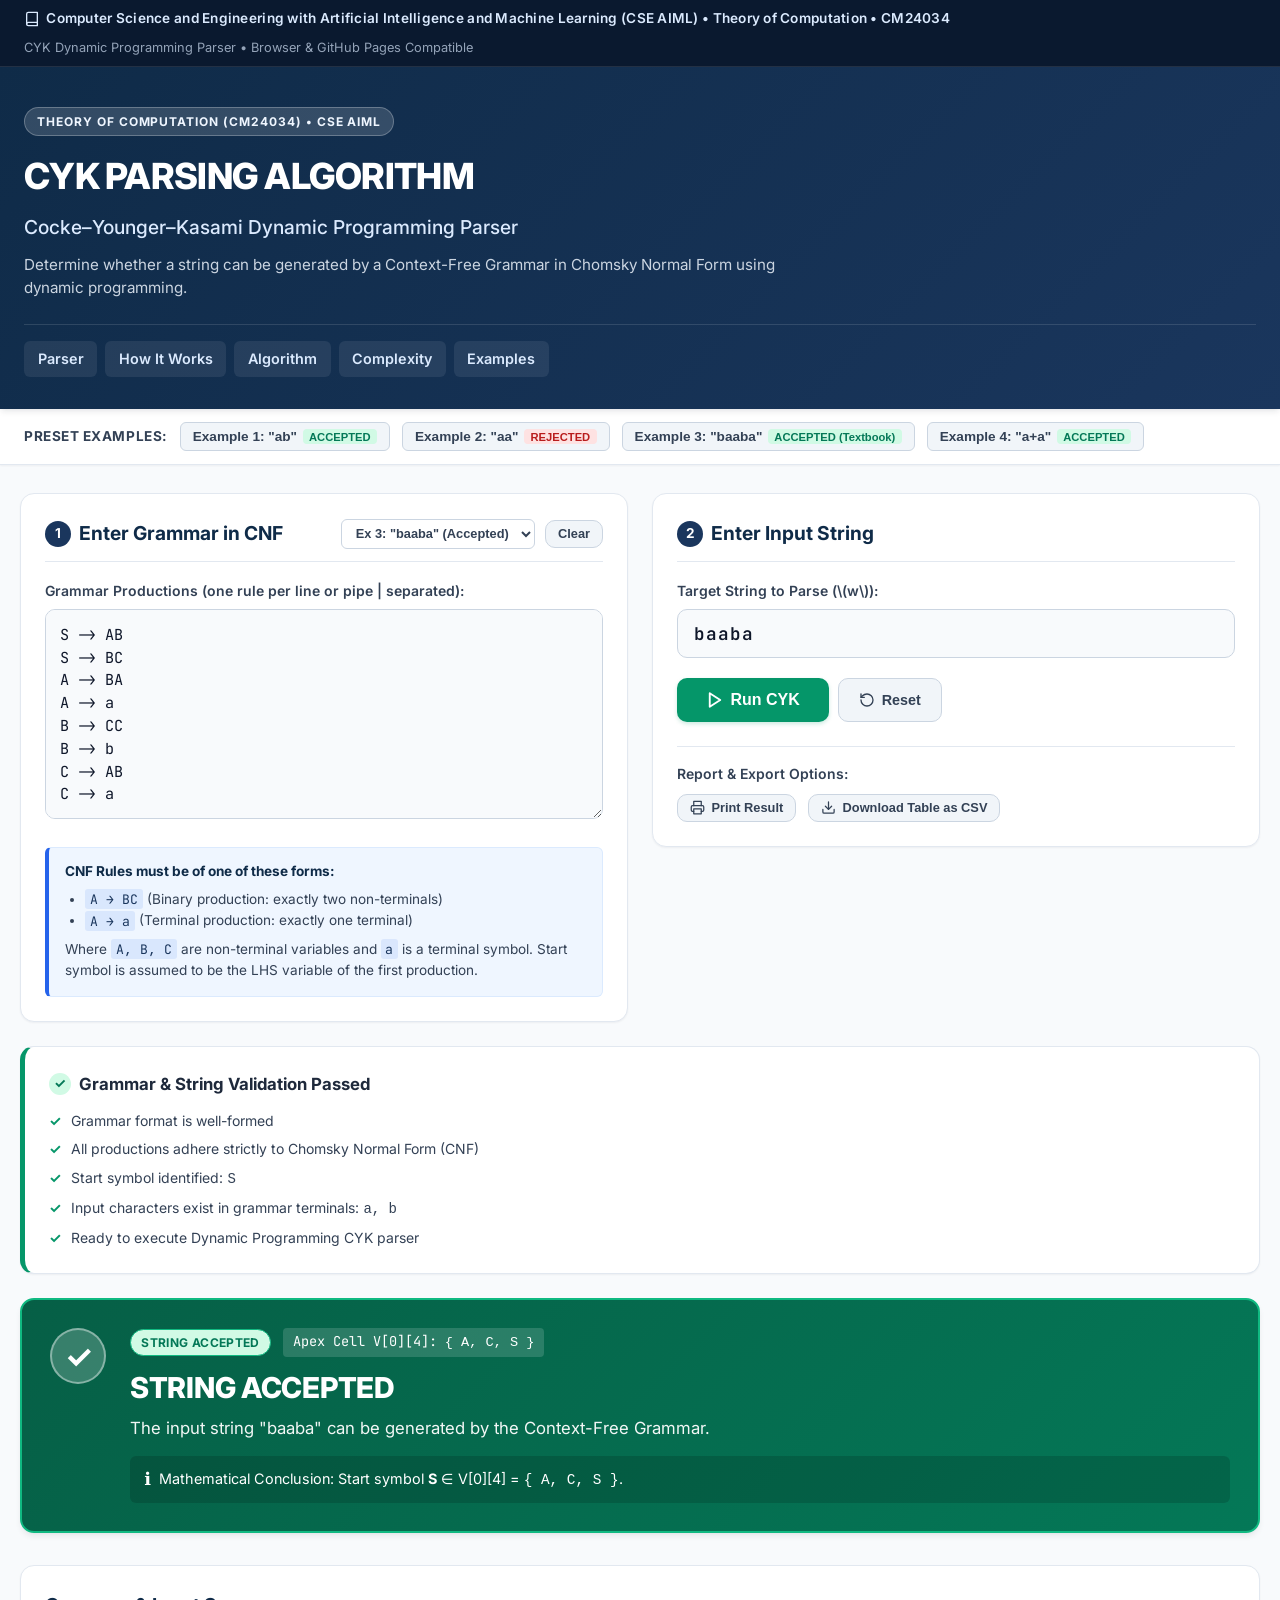
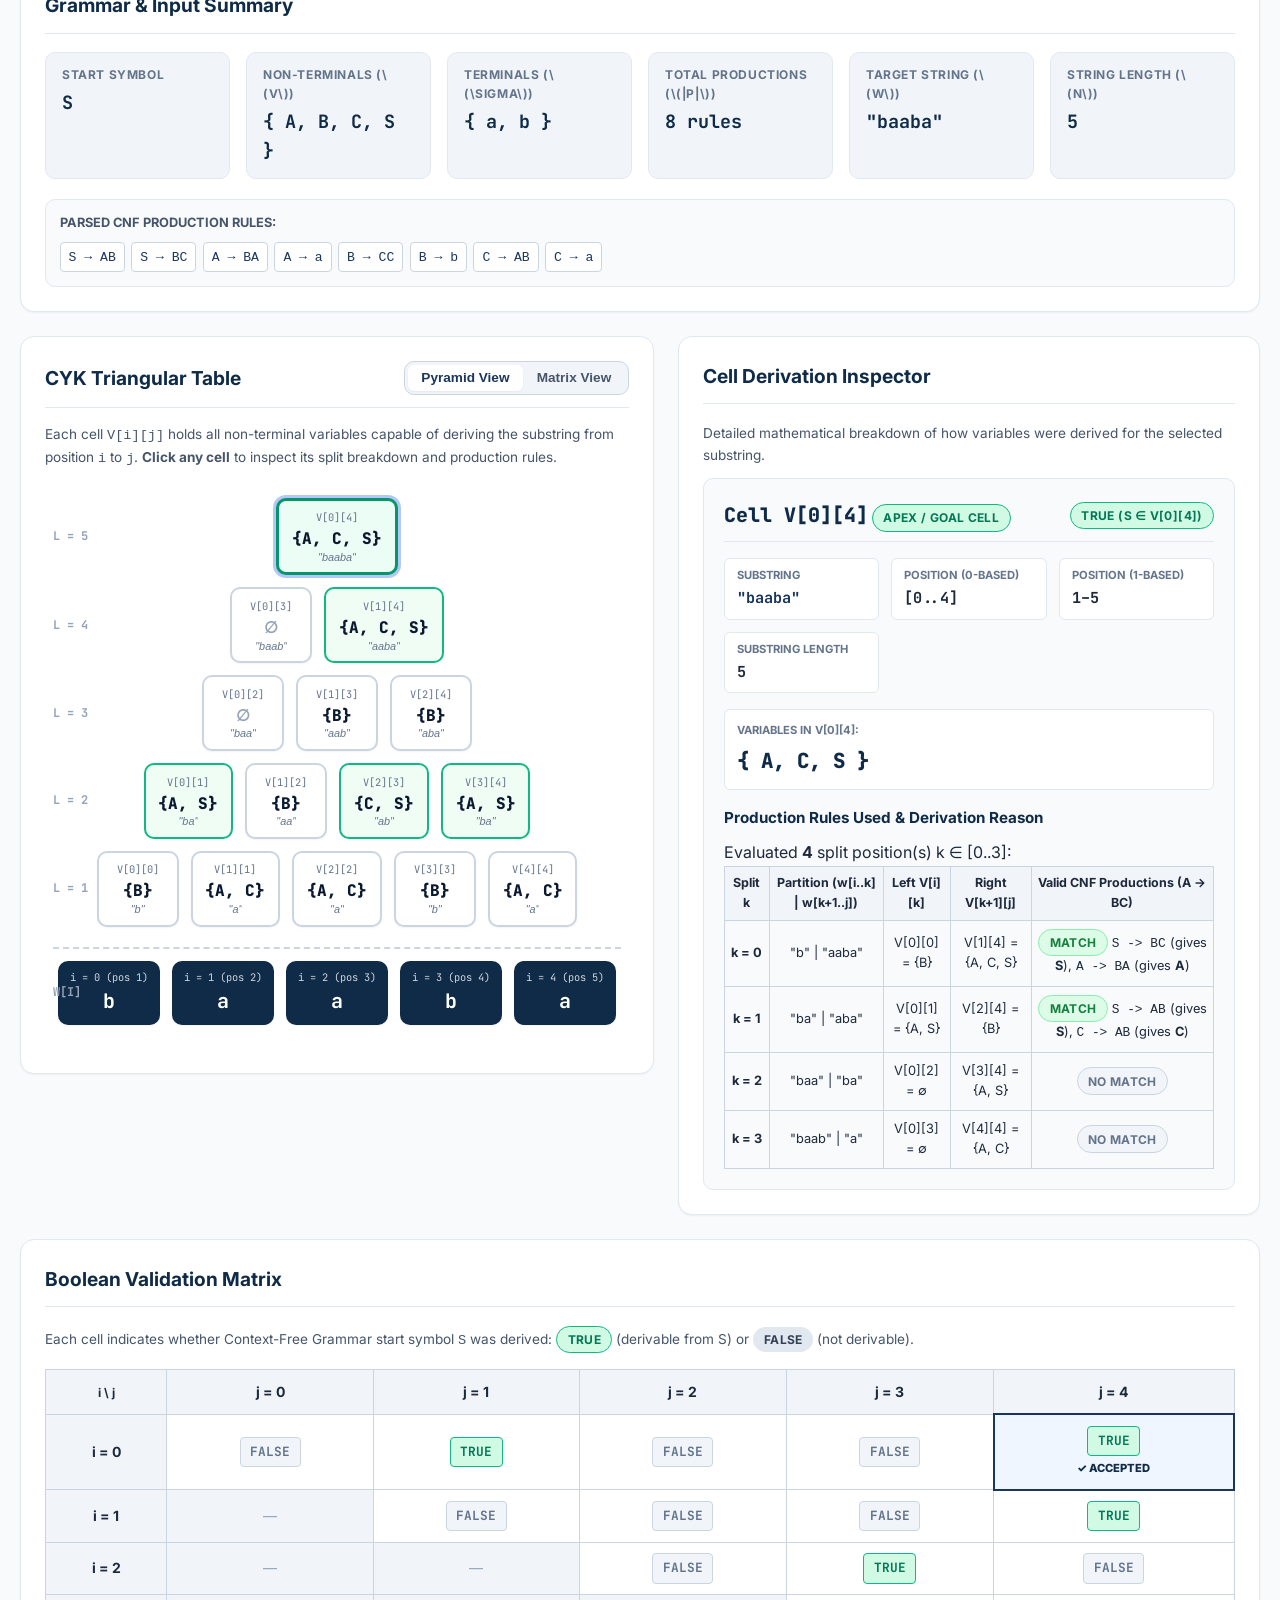
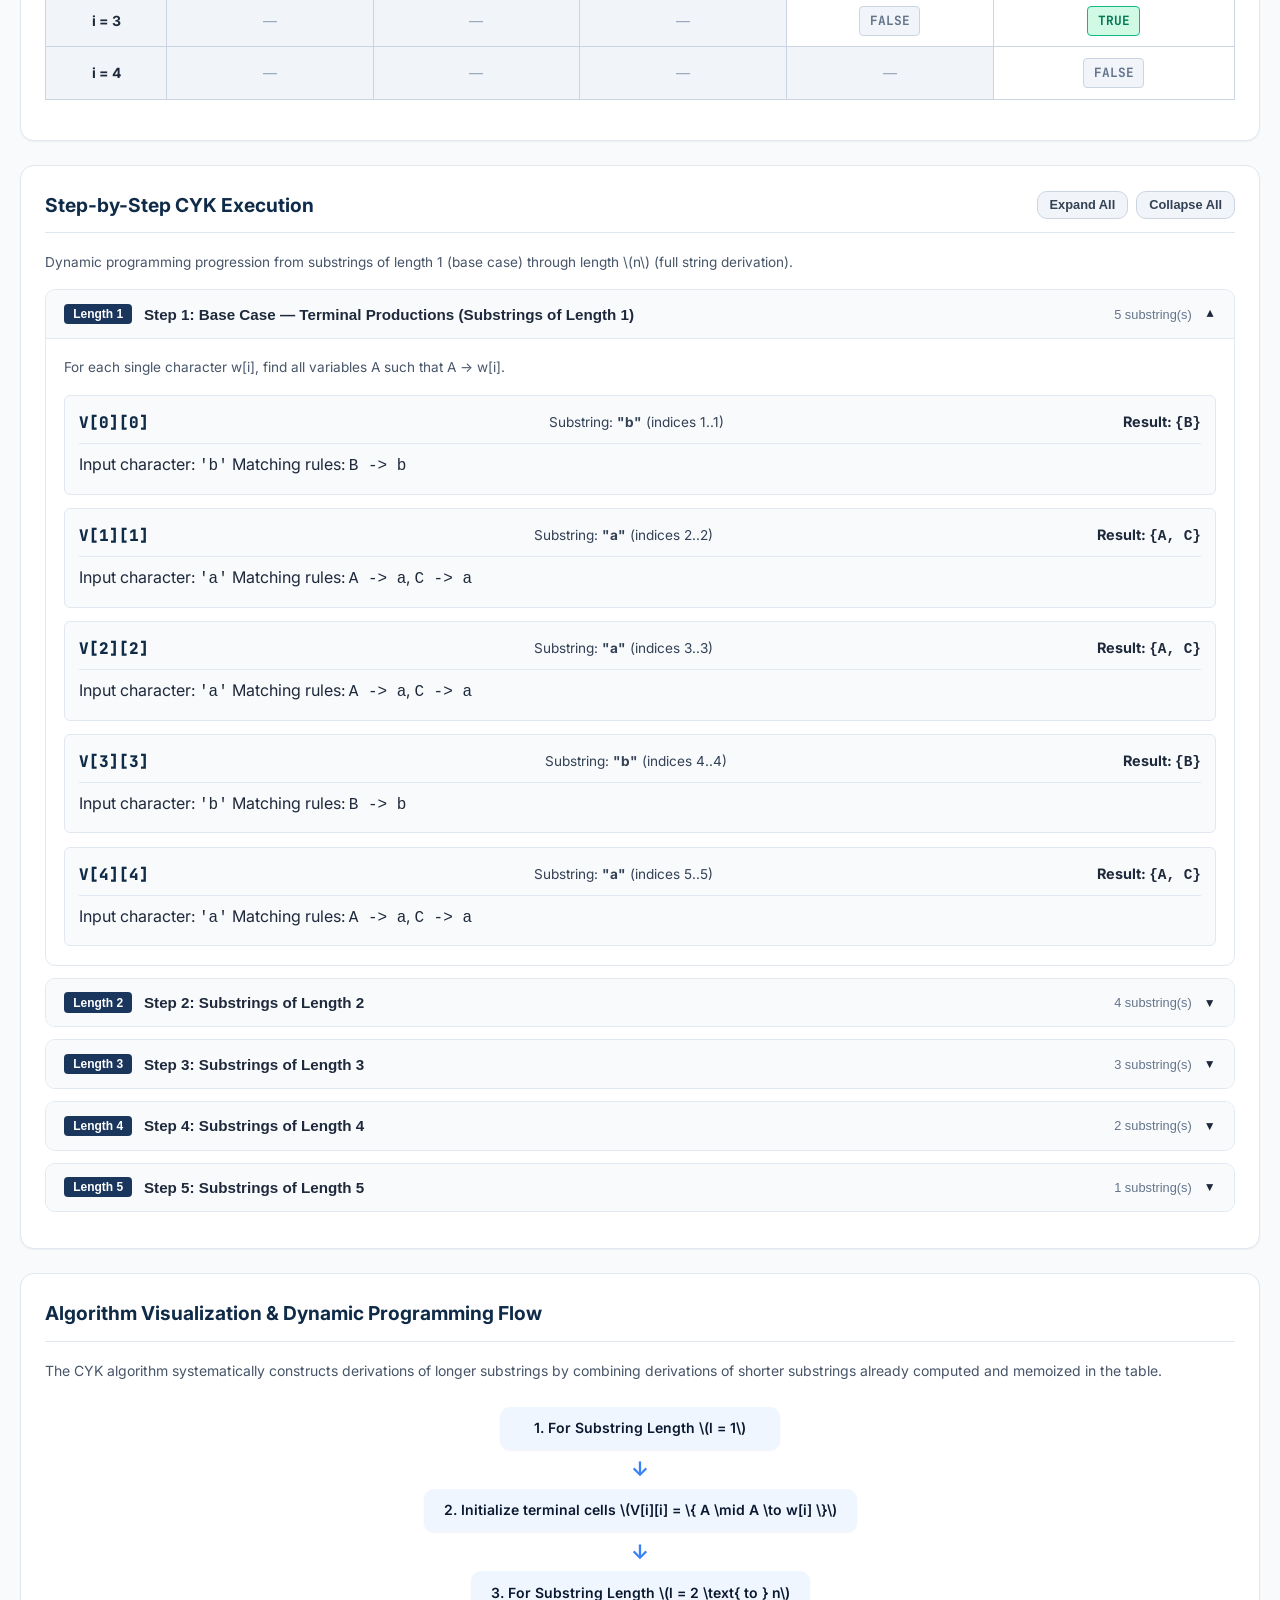
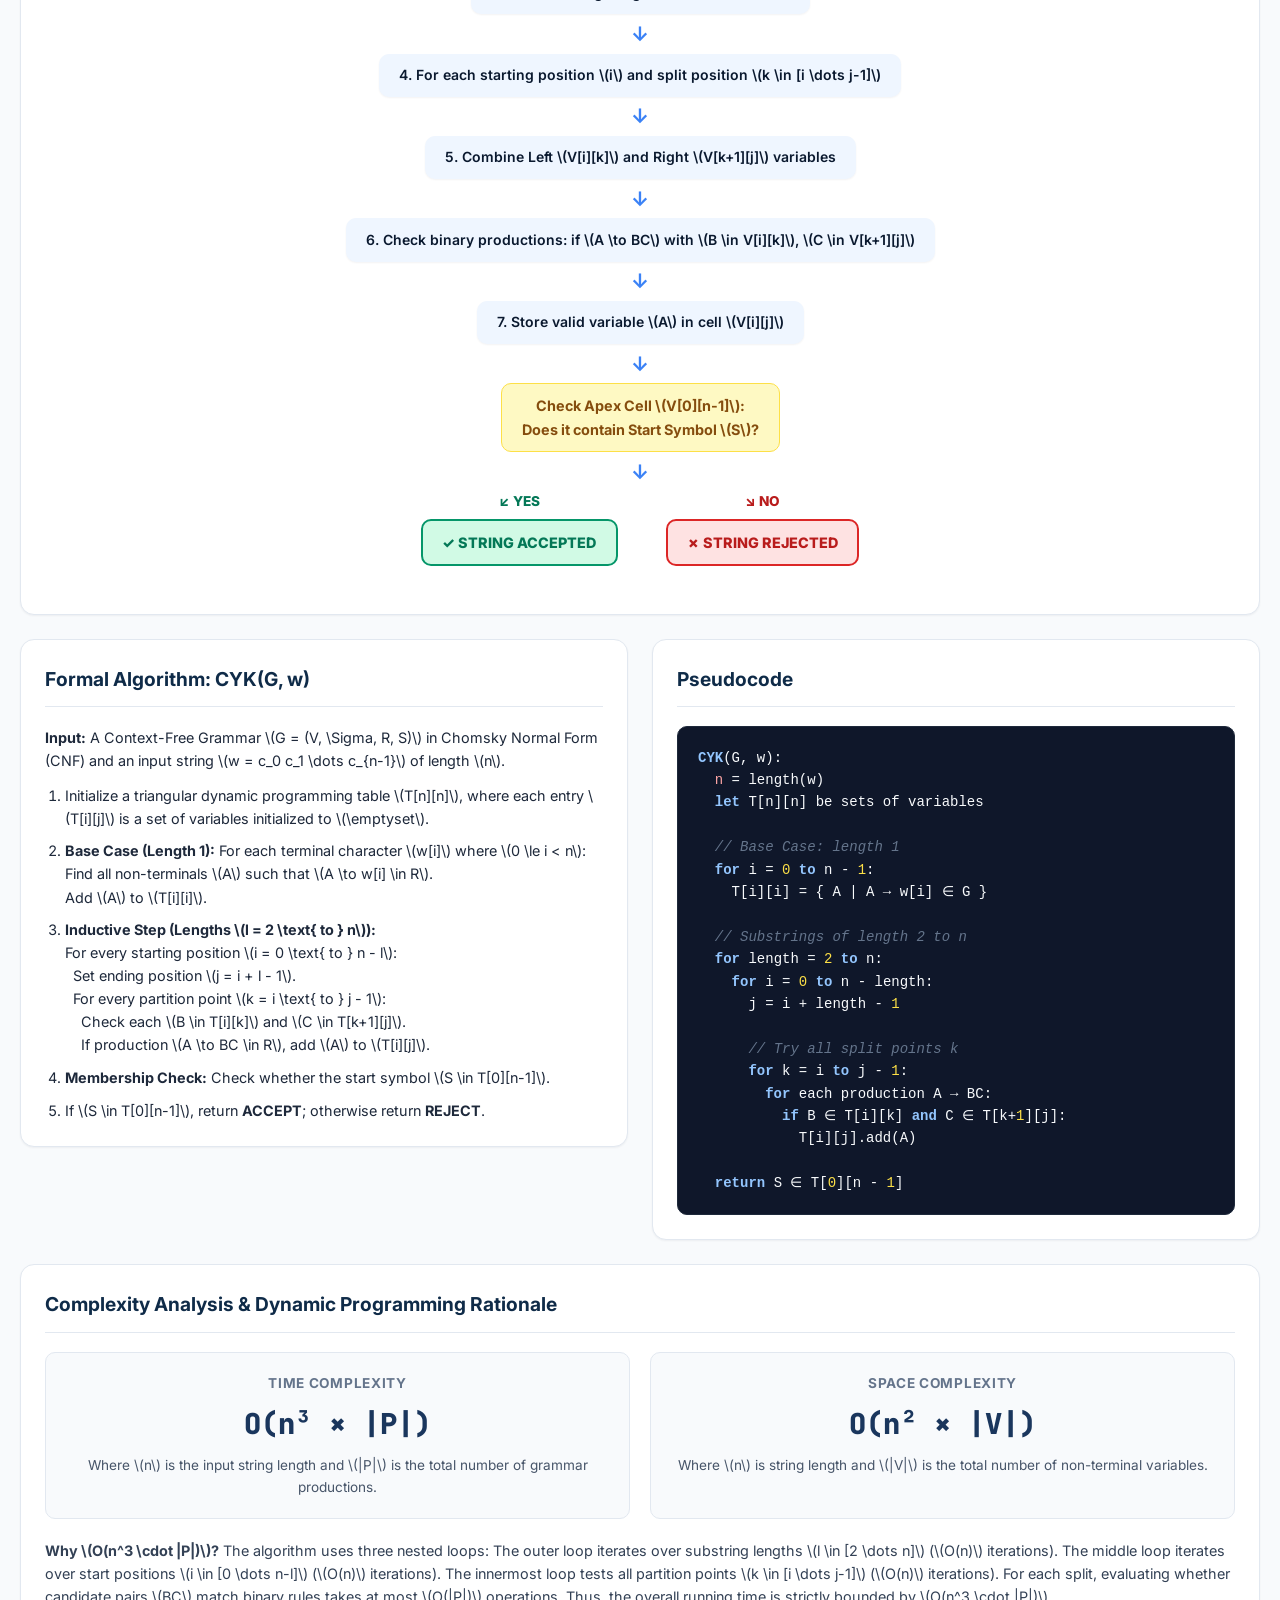
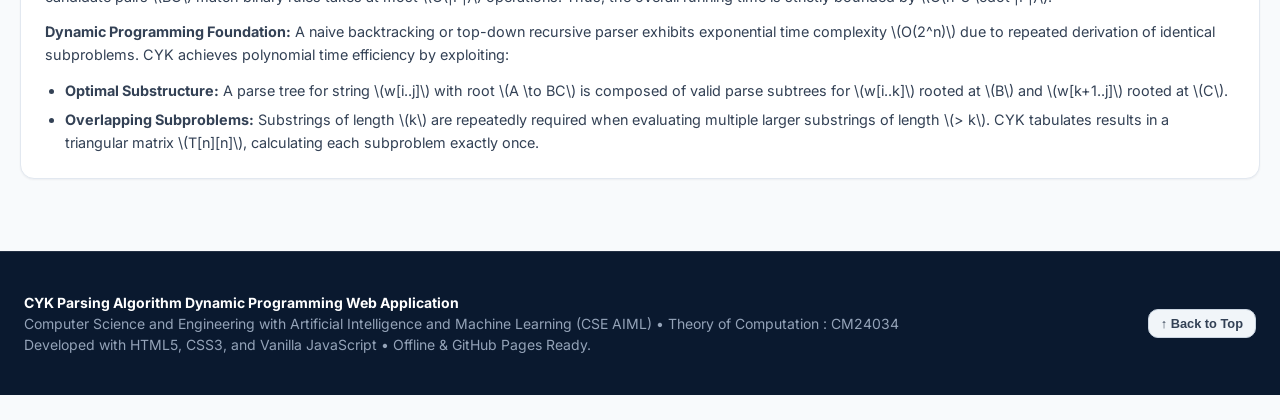
==== commit 70410077: "Add files via upload" ====
--- a/index.html
+++ b/index.html
@@ -16,9 +16,9 @@
     <div class="college-header-inner">
       <span class="course-tag">
         <svg width="16" height="16" viewBox="0 0 24 24" fill="none" stroke="currentColor" stroke-width="2" stroke-linecap="round" stroke-linejoin="round" aria-hidden="true"><path d="M4 19.5A2.5 2.5 0 0 1 6.5 17H20"></path><path d="M6.5 2H20v20H6.5A2.5 2.5 0 0 1 4 19.5v-15A2.5 2.5 0 0 1 6.5 2z"></path></svg>
-        Department of Computer Science &amp; Engineering &bull; CS302 Design &amp; Analysis of Algorithms
+        Computer Science and Engineering with Artificial Intelligence and Machine Learning (CSE AIML) &bull; Theory of Computation &bull; CM24034
       </span>
-      <span class="project-affiliation">Dynamic Programming Term Project &bull; Browser &amp; GitHub Pages Compatible</span>
+      <span class="project-affiliation">CYK Dynamic Programming Parser &bull; Browser &amp; GitHub Pages Compatible</span>
     </div>
   </aside>
 
@@ -26,7 +26,7 @@
   <header class="site-header">
     <div class="header-container">
       <div class="site-title-wrap">
-        <span class="academic-badge">DAA Dynamic Programming Mini-Project</span>
+        <span class="academic-badge">Theory of Computation (CM24034) &bull; CSE AIML</span>
         <h1 class="main-title">CYK PARSING ALGORITHM</h1>
         <p class="subtitle">Cocke–Younger–Kasami Dynamic Programming Parser</p>
         <p class="header-description">
@@ -432,7 +432,7 @@
     <div class="footer-container">
       <div class="footer-meta">
         <strong>CYK Parsing Algorithm Dynamic Programming Web Application</strong><br>
-        Department of Computer Science &amp; Engineering &bull; Design &amp; Analysis of Algorithms Mini-Project<br>
+        Computer Science and Engineering with Artificial Intelligence and Machine Learning (CSE AIML) &bull; Theory of Computation : CM24034<br>
         Developed with HTML5, CSS3, and Vanilla JavaScript &bull; Offline &amp; GitHub Pages Ready.
       </div>
       <div>
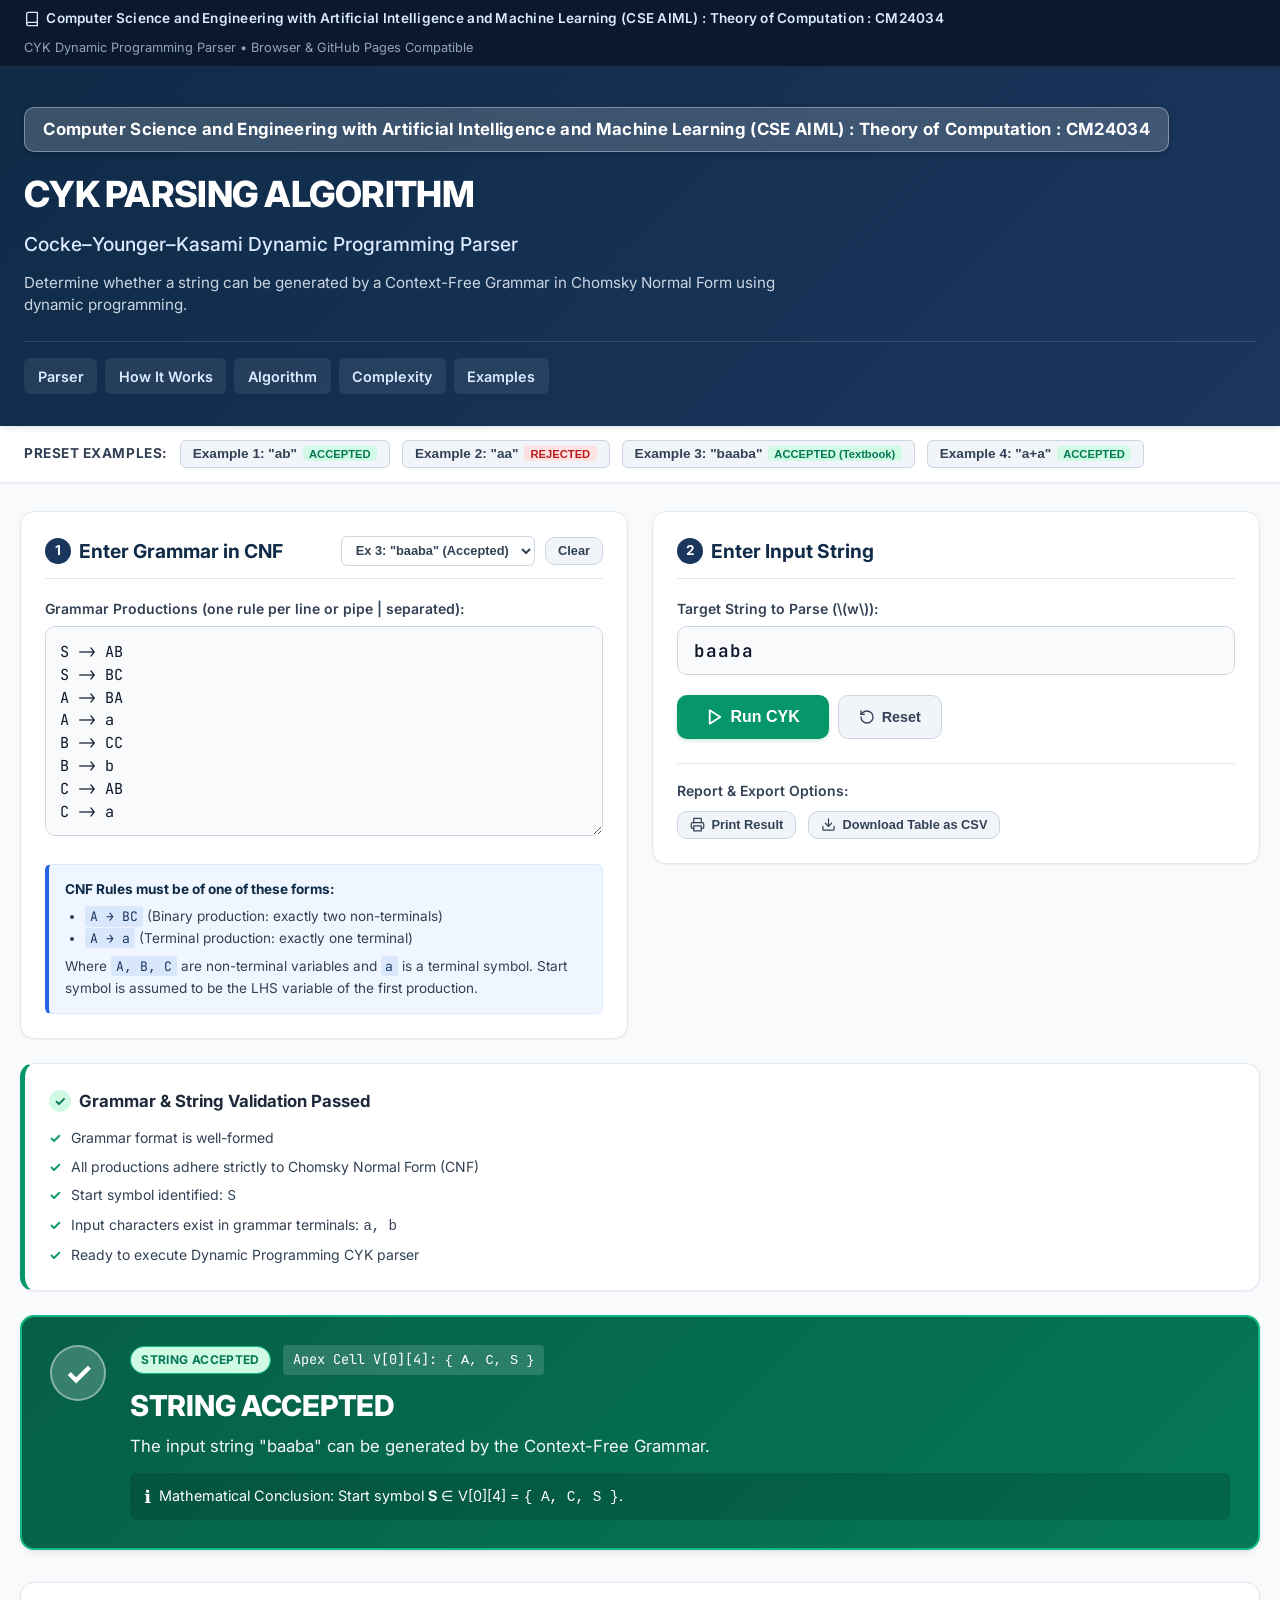
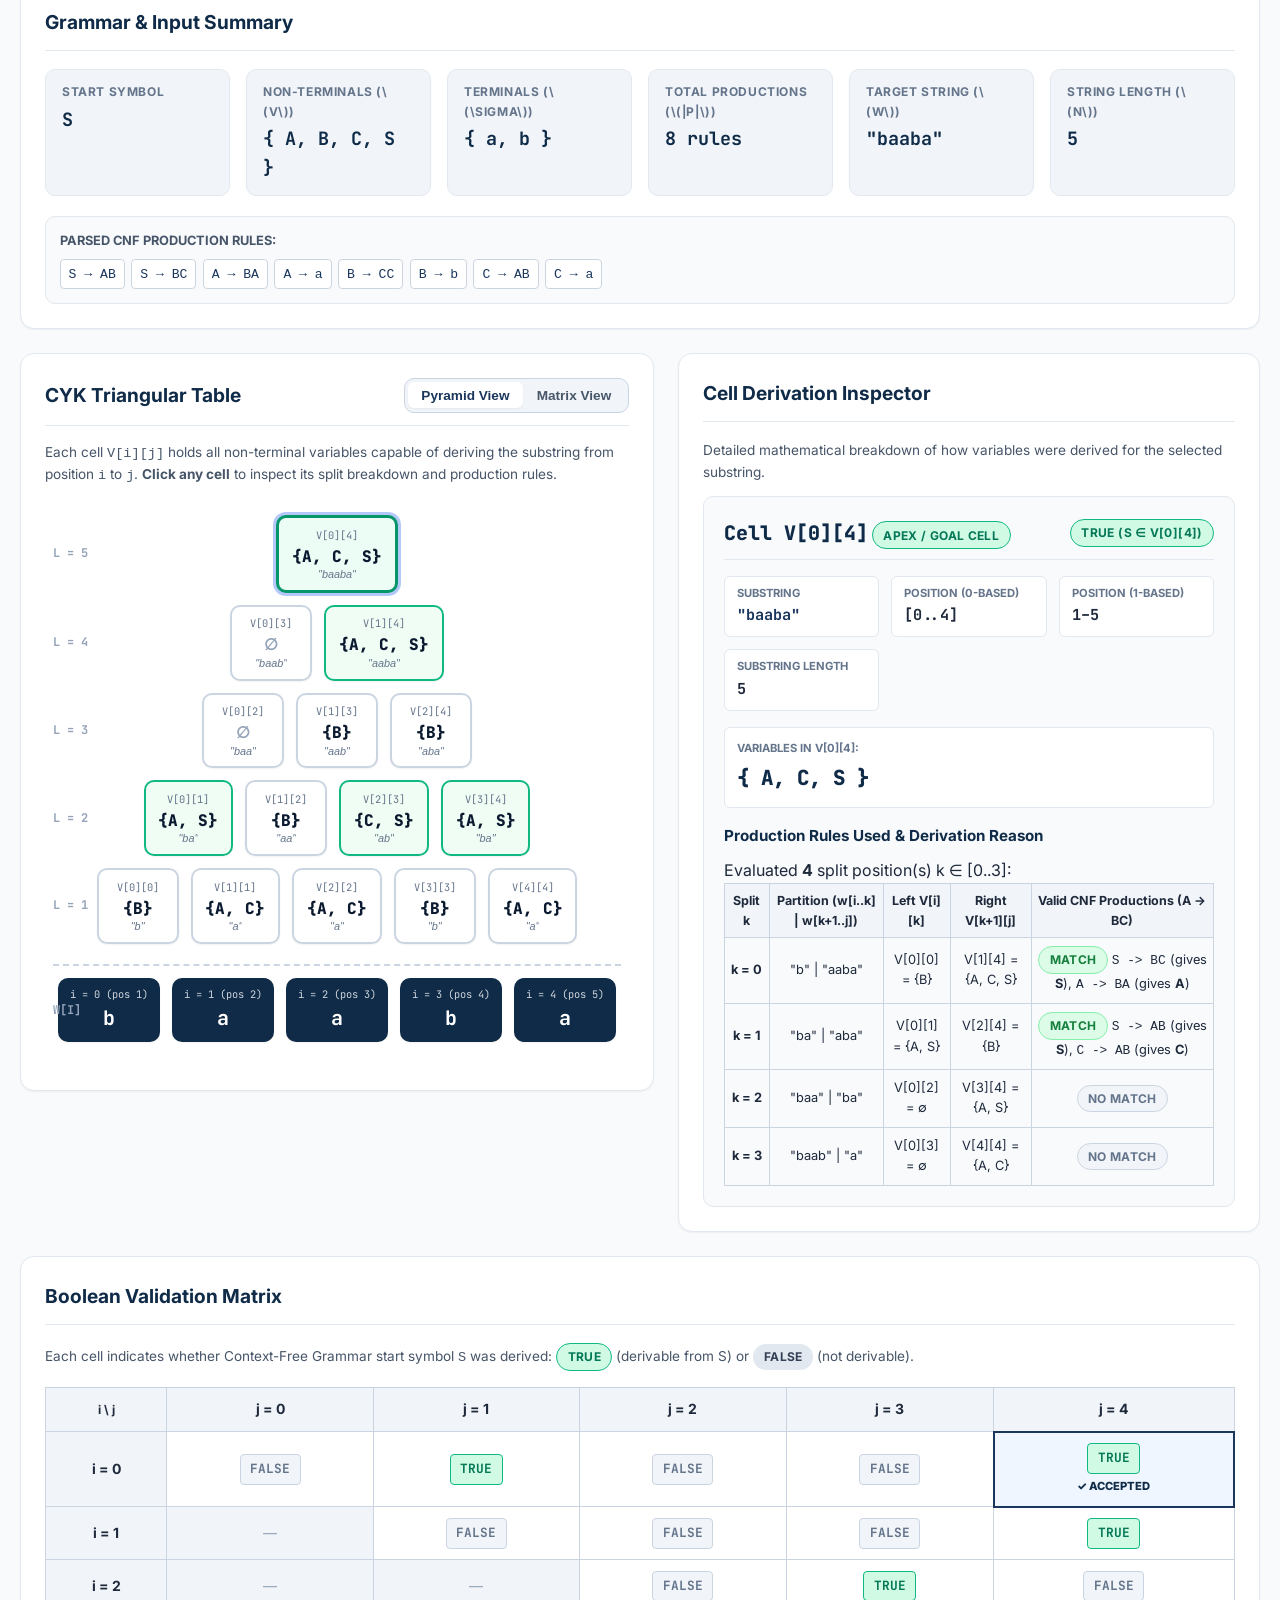
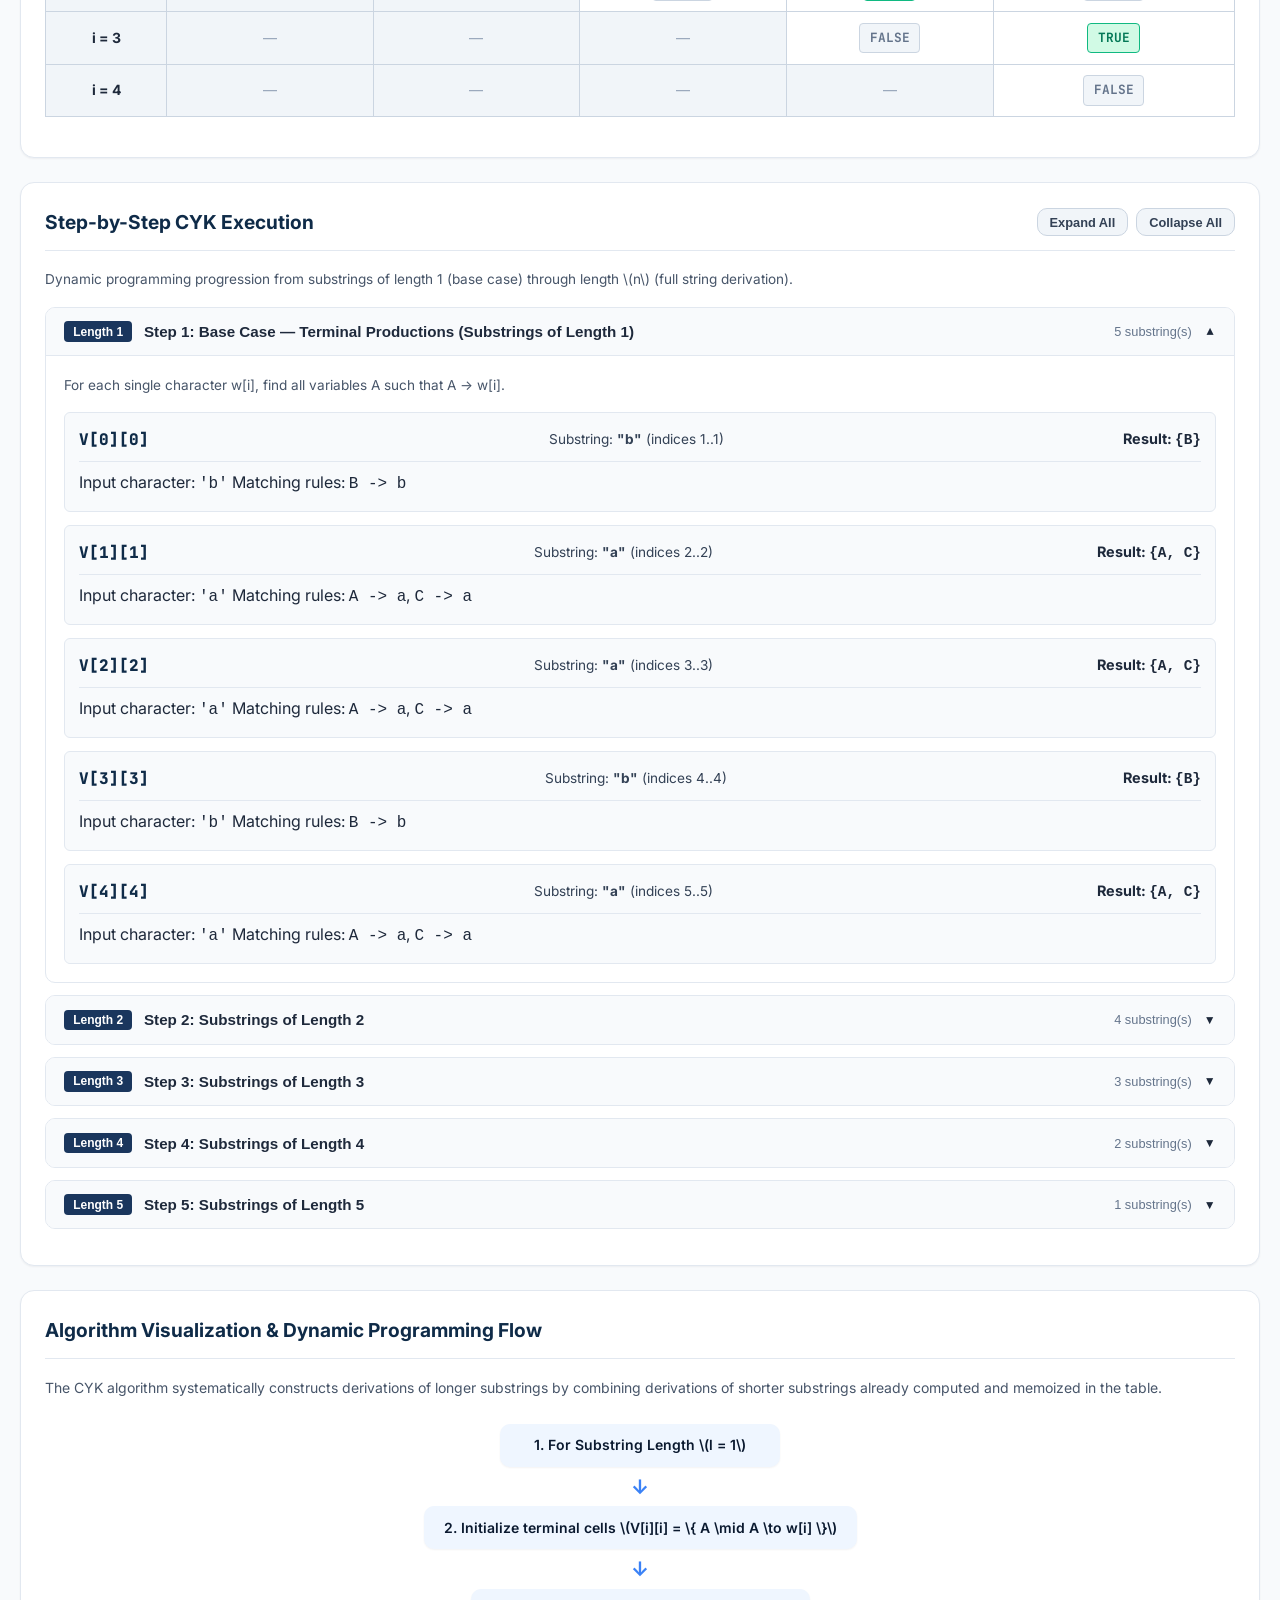
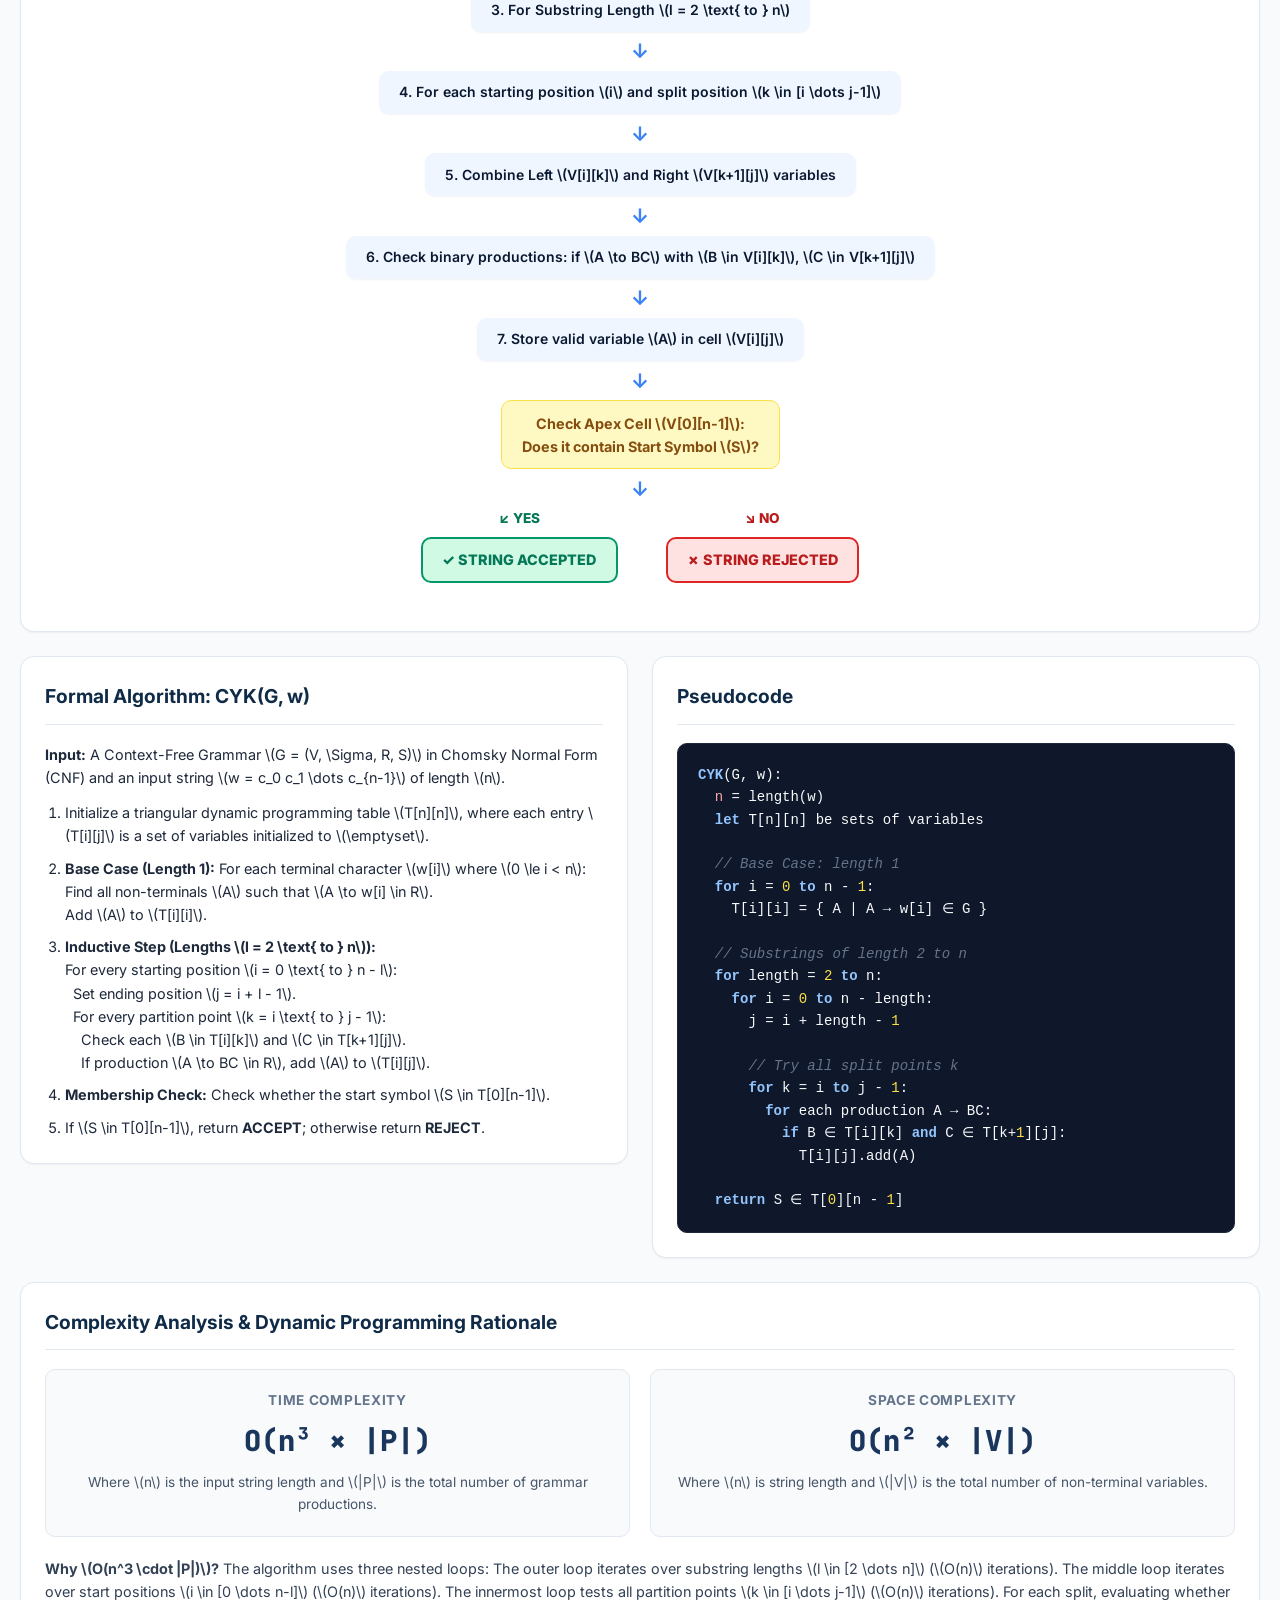
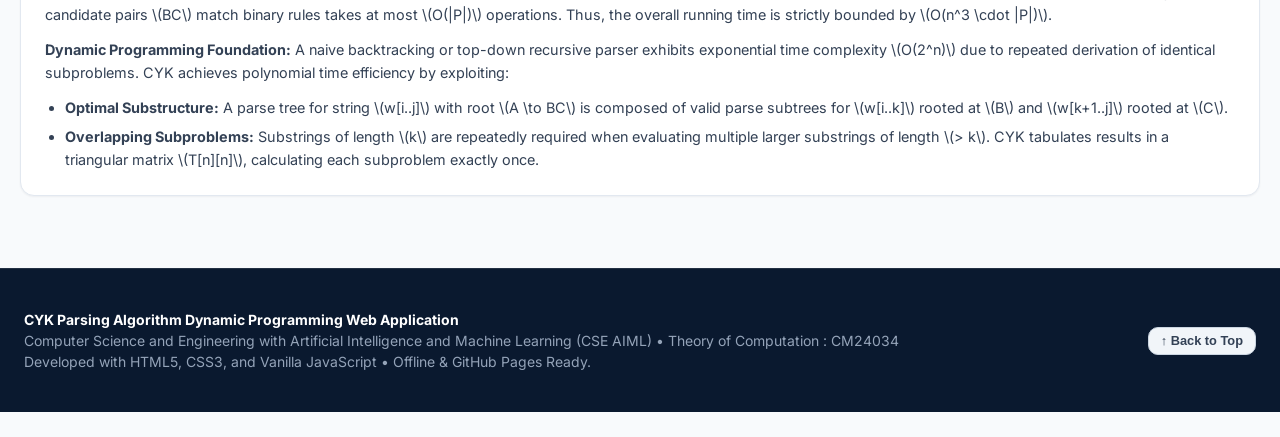
==== commit bc37bf9b: "Add files via upload" ====
--- a/index.html
+++ b/index.html
@@ -3,8 +3,8 @@
 <head>
   <meta charset="UTF-8">
   <meta name="viewport" content="width=device-width, initial-scale=1.0">
-  <title>CYK Parsing Algorithm — Cocke–Younger–Kasami Dynamic Programming Parser</title>
-  <link rel="stylesheet" href="style.css">
+  <title>Computer Science and Engineering with Artificial Intelligence and Machine Learning (CSE AIML) : Theory of Computation : CM24034</title>
+  <link rel="stylesheet" href="style.css?v=2">
   <link rel="preconnect" href="https://fonts.googleapis.com">
   <link rel="preconnect" href="https://fonts.gstatic.com" crossorigin>
   <link href="https://fonts.googleapis.com/css2?family=Inter:wght@400;500;600;700;800&family=JetBrains+Mono:wght@400;500;600;700&display=swap" rel="stylesheet">
@@ -16,7 +16,7 @@
     <div class="college-header-inner">
       <span class="course-tag">
         <svg width="16" height="16" viewBox="0 0 24 24" fill="none" stroke="currentColor" stroke-width="2" stroke-linecap="round" stroke-linejoin="round" aria-hidden="true"><path d="M4 19.5A2.5 2.5 0 0 1 6.5 17H20"></path><path d="M6.5 2H20v20H6.5A2.5 2.5 0 0 1 4 19.5v-15A2.5 2.5 0 0 1 6.5 2z"></path></svg>
-        Computer Science and Engineering with Artificial Intelligence and Machine Learning (CSE AIML) &bull; Theory of Computation &bull; CM24034
+        Computer Science and Engineering with Artificial Intelligence and Machine Learning (CSE AIML) : Theory of Computation : CM24034
       </span>
       <span class="project-affiliation">CYK Dynamic Programming Parser &bull; Browser &amp; GitHub Pages Compatible</span>
     </div>
@@ -26,7 +26,9 @@
   <header class="site-header">
     <div class="header-container">
       <div class="site-title-wrap">
-        <span class="academic-badge">Theory of Computation (CM24034) &bull; CSE AIML</span>
+        <div class="dept-course-title">
+          Computer Science and Engineering with Artificial Intelligence and Machine Learning (CSE AIML) : Theory of Computation : CM24034
+        </div>
         <h1 class="main-title">CYK PARSING ALGORITHM</h1>
         <p class="subtitle">Cocke–Younger–Kasami Dynamic Programming Parser</p>
         <p class="header-description">
--- a/style.css
+++ b/style.css
@@ -123,6 +123,21 @@
   margin-bottom: 1.5rem;
 }
 
+.dept-course-title {
+  display: inline-block;
+  background: rgba(255, 255, 255, 0.18);
+  border: 1px solid rgba(255, 255, 255, 0.35);
+  color: #ffffff;
+  font-size: 1.05rem;
+  font-weight: 700;
+  letter-spacing: 0.02em;
+  padding: 0.5rem 1.15rem;
+  border-radius: var(--border-radius-md);
+  margin-bottom: 0.85rem;
+  box-shadow: 0 2px 6px rgba(0, 0, 0, 0.2);
+  backdrop-filter: blur(4px);
+}
+
 .academic-badge {
   display: inline-block;
   background: rgba(255, 255, 255, 0.15);
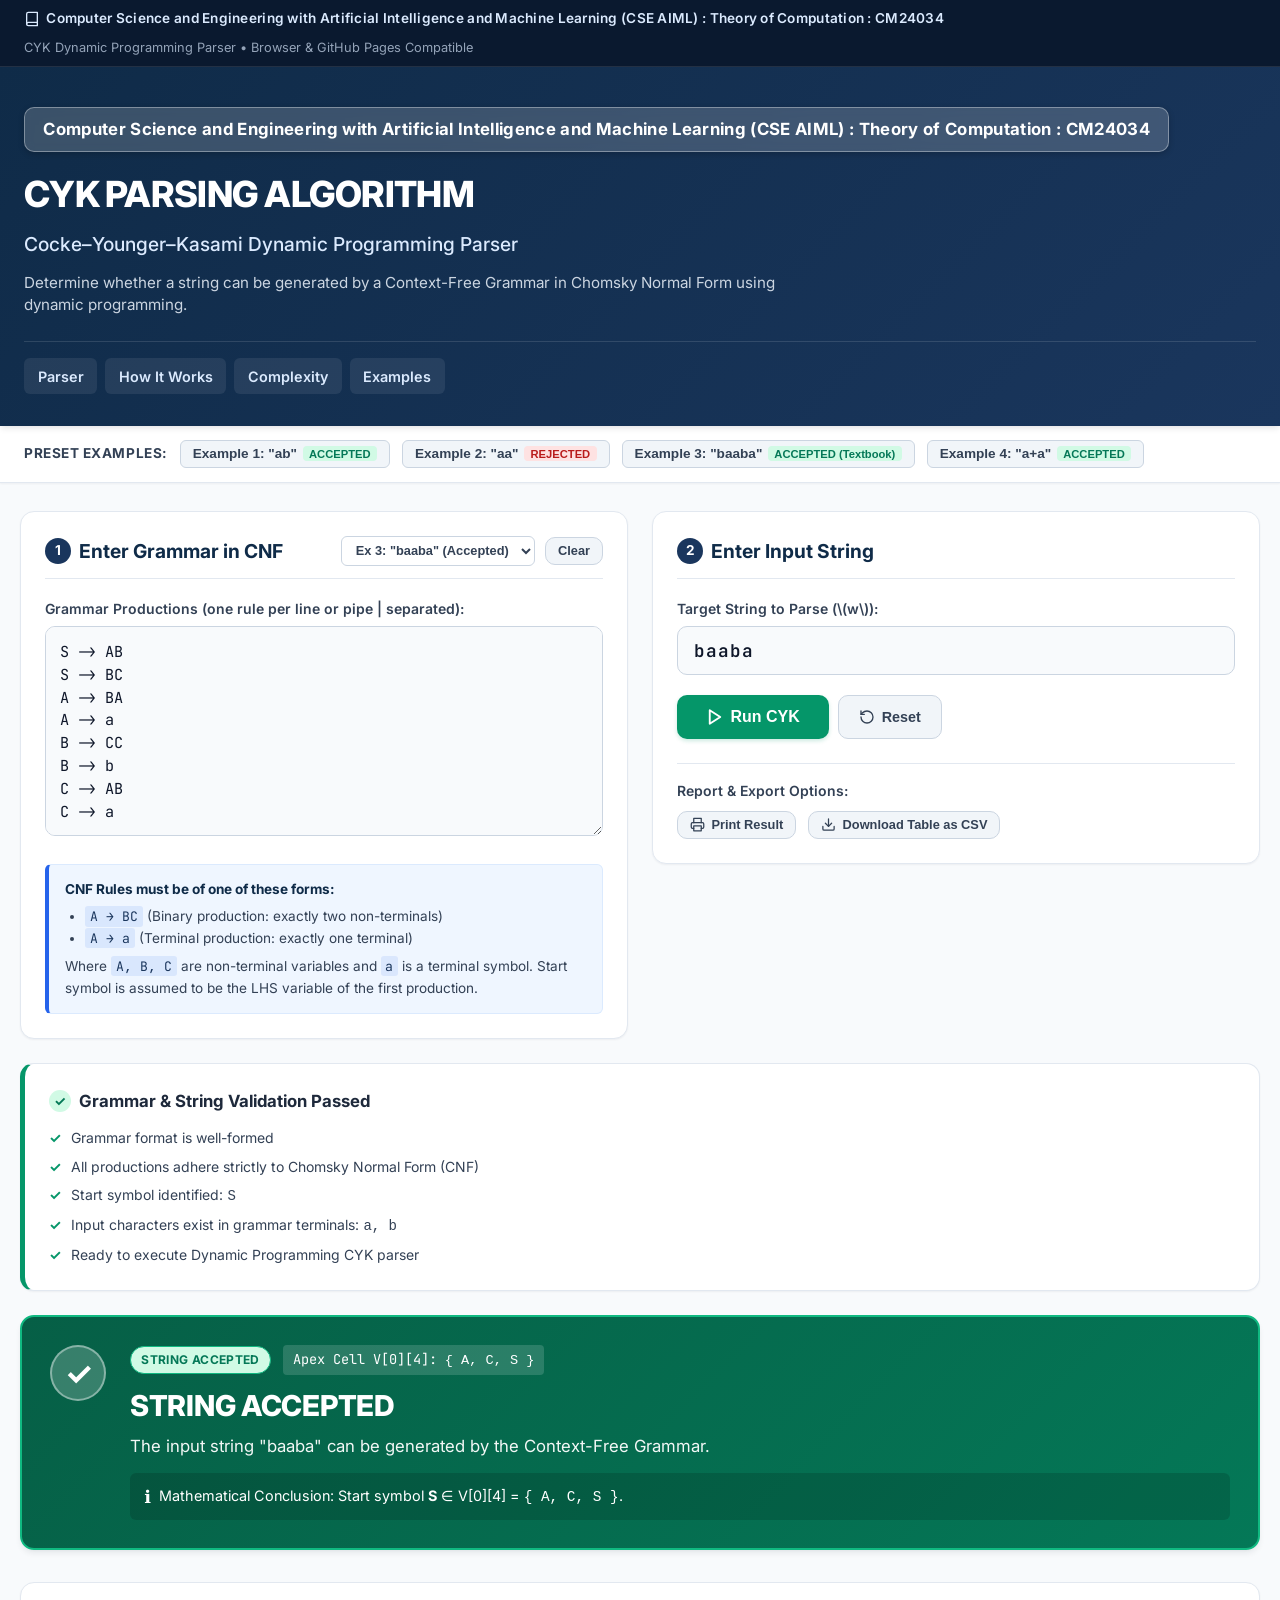
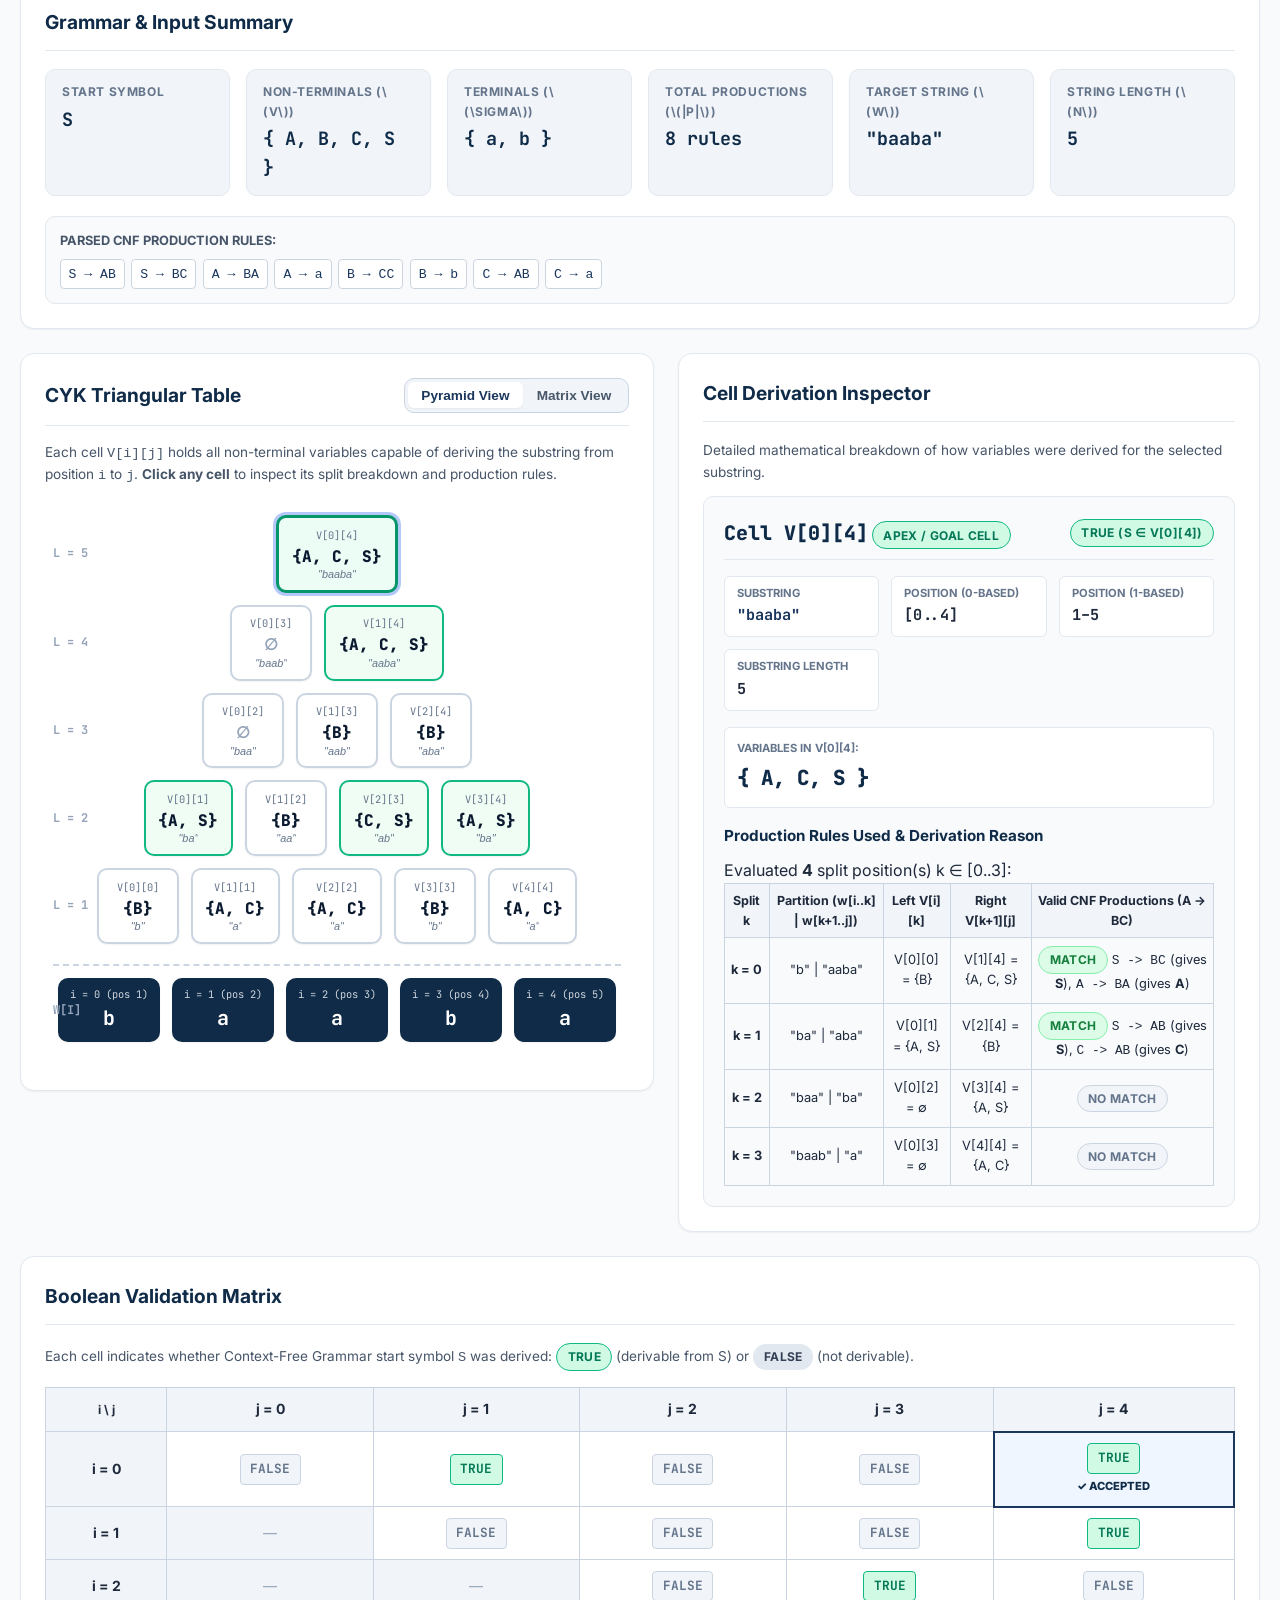
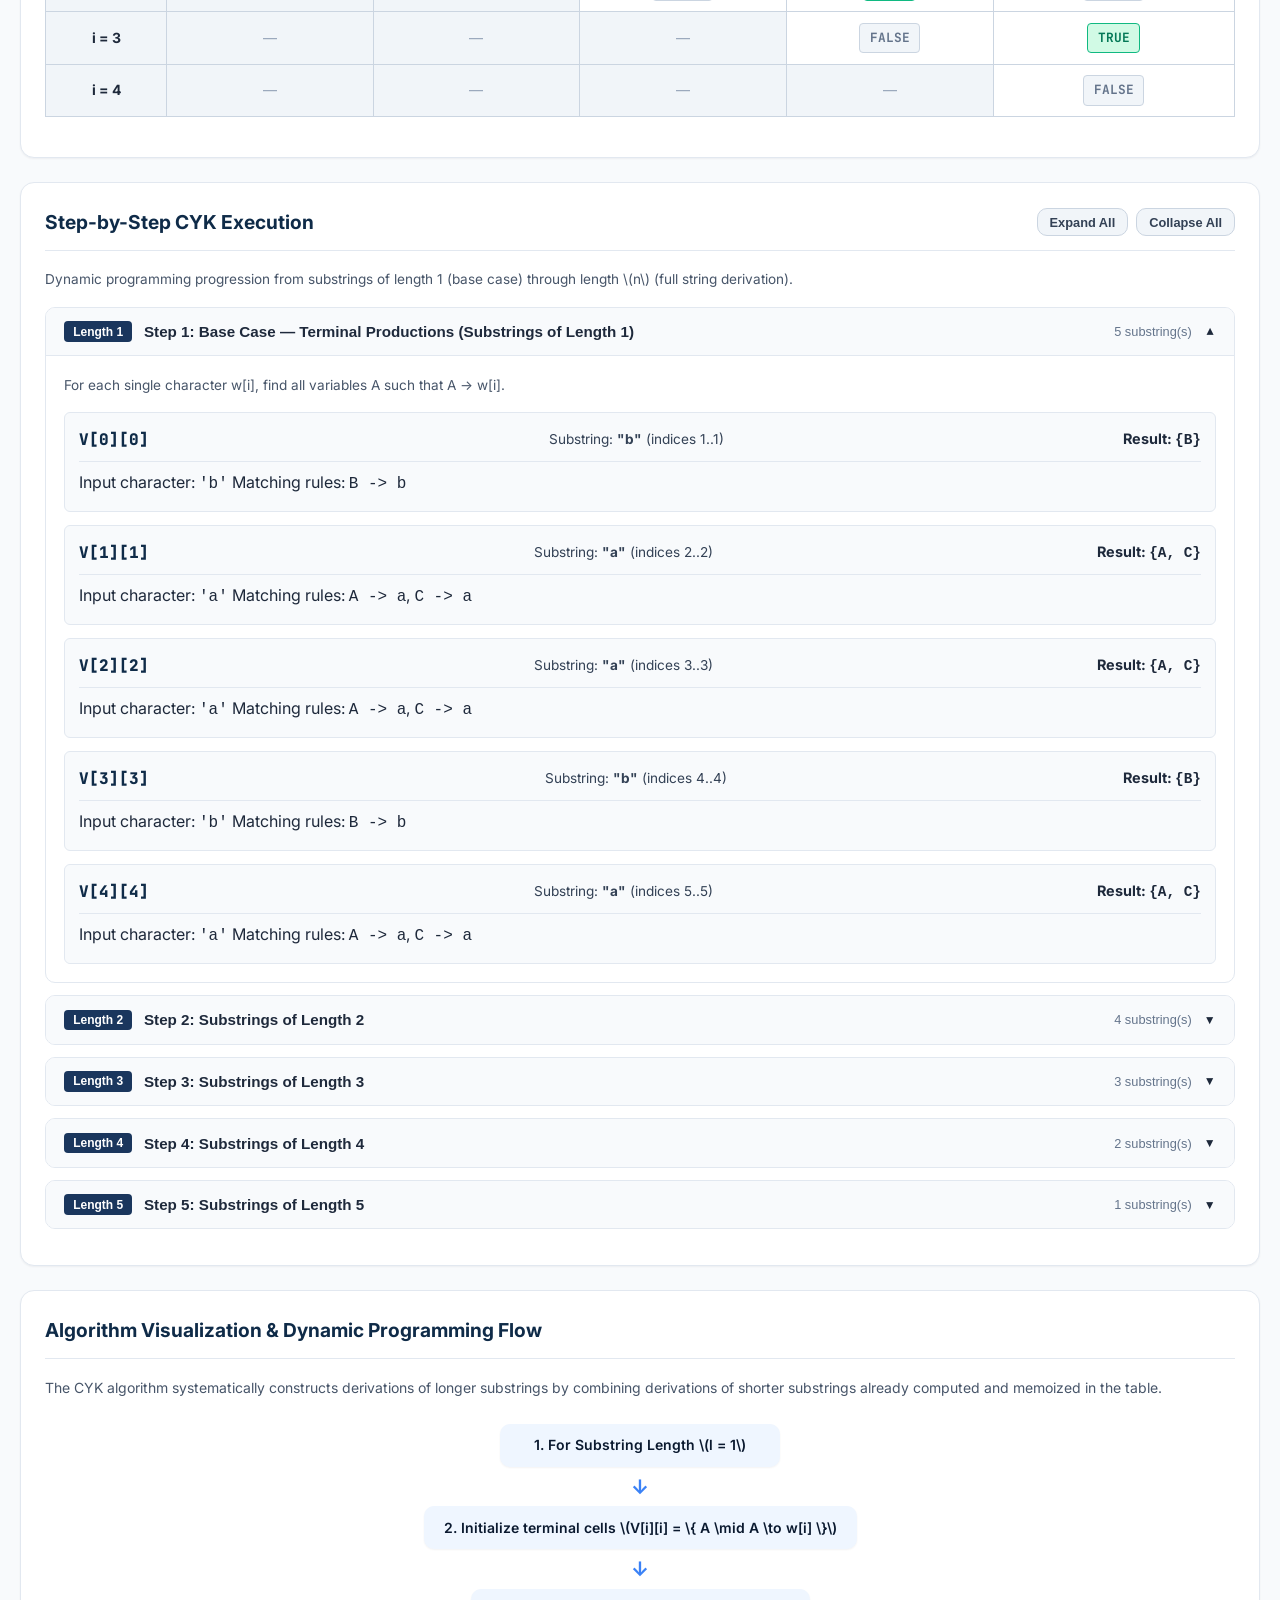
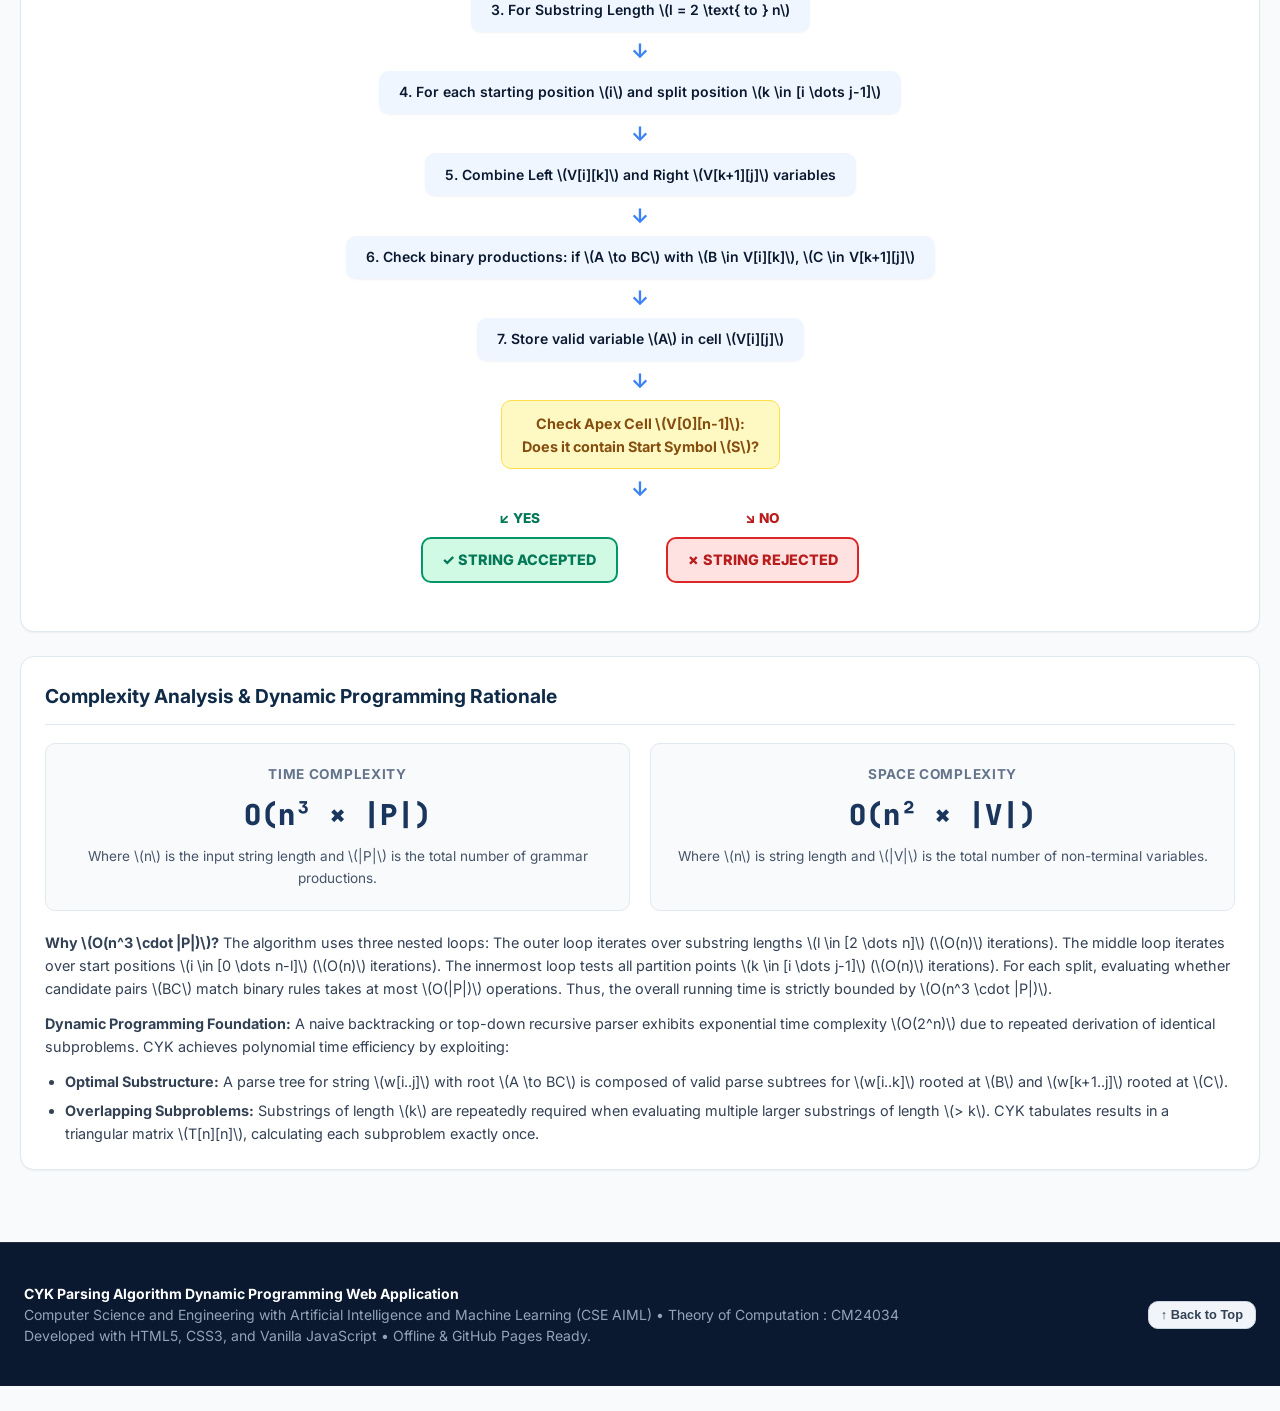
==== commit 5e47f8aa: "Add files via upload" ====
--- a/index.html
+++ b/index.html
@@ -40,7 +40,6 @@
       <nav class="main-nav" aria-label="Main Navigation">
         <a href="#parser-section" class="nav-link">Parser</a>
         <a href="#how-it-works-section" class="nav-link">How It Works</a>
-        <a href="#algorithm-section" class="nav-link">Algorithm</a>
         <a href="#complexity-section" class="nav-link">Complexity</a>
         <a href="#examples-section" class="nav-link">Examples</a>
       </nav>
@@ -322,65 +321,7 @@
       </div>
     </section>
 
-    <!-- SECTION 9 & 10: FORMAL ALGORITHM & PSEUDOCODE -->
-    <div class="two-col-grid" id="algorithm-section">
-
-      <!-- SECTION 9: FORMAL ALGORITHM -->
-      <section class="card">
-        <div class="card-header">
-          <h2 class="card-title">Formal Algorithm: CYK(G, w)</h2>
-        </div>
-        <div style="font-size: 0.9rem; color: var(--neutral-800); line-height: 1.6;">
-          <p style="margin-bottom: 0.75rem;"><strong>Input:</strong> A Context-Free Grammar \(G = (V, \Sigma, R, S)\) in Chomsky Normal Form (CNF) and an input string \(w = c_0 c_1 \dots c_{n-1}\) of length \(n\).</p>
-          <ol style="padding-left: 1.25rem; display: grid; gap: 0.6rem;">
-            <li>Initialize a triangular dynamic programming table \(T[n][n]\), where each entry \(T[i][j]\) is a set of variables initialized to \(\emptyset\).</li>
-            <li><strong>Base Case (Length 1):</strong> For each terminal character \(w[i]\) where \(0 \le i < n\):
-              <br>Find all non-terminals \(A\) such that \(A \to w[i] \in R\).
-              <br>Add \(A\) to \(T[i][i]\).
-            </li>
-            <li><strong>Inductive Step (Lengths \(l = 2 \text{ to } n\)):</strong>
-              <br>For every starting position \(i = 0 \text{ to } n - l\):
-              <br>&nbsp;&nbsp;Set ending position \(j = i + l - 1\).
-              <br>&nbsp;&nbsp;For every partition point \(k = i \text{ to } j - 1\):
-              <br>&nbsp;&nbsp;&nbsp;&nbsp;Check each \(B \in T[i][k]\) and \(C \in T[k+1][j]\).
-              <br>&nbsp;&nbsp;&nbsp;&nbsp;If production \(A \to BC \in R\), add \(A\) to \(T[i][j]\).
-            </li>
-            <li><strong>Membership Check:</strong> Check whether the start symbol \(S \in T[0][n-1]\).</li>
-            <li>If \(S \in T[0][n-1]\), return <strong>ACCEPT</strong>; otherwise return <strong>REJECT</strong>.</li>
-          </ol>
-        </div>
-      </section>
-
-      <!-- SECTION 10: PSEUDOCODE -->
-      <section class="card">
-        <div class="card-header">
-          <h2 class="card-title">Pseudocode</h2>
-        </div>
-        <div class="code-block-container">
-<pre><code><span class="code-keyword">CYK</span>(G, w):
-  <span class="code-var">n</span> = length(w)
-  <span class="code-keyword">let</span> T[n][n] be sets of variables
-
-  <span class="code-comment">// Base Case: length 1</span>
-  <span class="code-keyword">for</span> i = <span class="code-number">0</span> <span class="code-keyword">to</span> n - <span class="code-number">1</span>:
-    T[i][i] = { A | A &rarr; w[i] &isin; G }
-
-  <span class="code-comment">// Substrings of length 2 to n</span>
-  <span class="code-keyword">for</span> length = <span class="code-number">2</span> <span class="code-keyword">to</span> n:
-    <span class="code-keyword">for</span> i = <span class="code-number">0</span> <span class="code-keyword">to</span> n - length:
-      j = i + length - <span class="code-number">1</span>
-
-      <span class="code-comment">// Try all split points k</span>
-      <span class="code-keyword">for</span> k = i <span class="code-keyword">to</span> j - <span class="code-number">1</span>:
-        <span class="code-keyword">for</span> each production A &rarr; BC:
-          <span class="code-keyword">if</span> B &isin; T[i][k] <span class="code-keyword">and</span> C &isin; T[k+<span class="code-number">1</span>][j]:
-            T[i][j].add(A)
-
-  <span class="code-keyword">return</span> S &isin; T[<span class="code-number">0</span>][n - <span class="code-number">1</span>]</code></pre>
-        </div>
-      </section>
-
-    </div>
+
 
     <!-- SECTION 11: COMPLEXITY ANALYSIS -->
     <section class="card" id="complexity-section">
